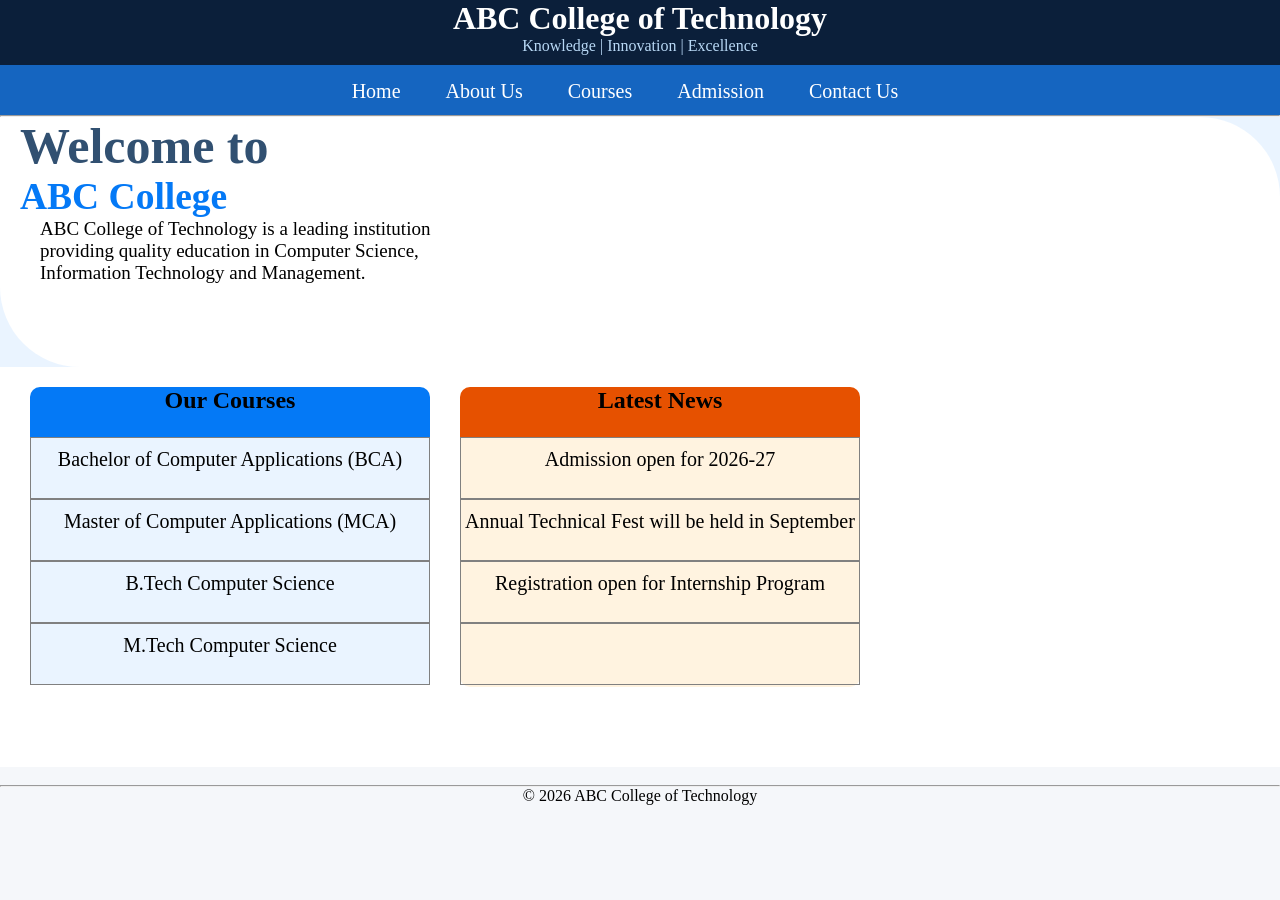
==== index.html @ 6f1ee1b4 "Add files via upload" ====
<!DOCTYPE html>
<html>
<head>
    <title>ABC College</title>
</head>
<style>
    *{
        margin: 0px;
    }
    
    body{
        /* margin: 0 auto; */
        
    background-color: #F5F7FA;

    }
    #hd{
        width: 100%;
        
        background-color: #0B1F3A;

    }
    #hd h1{
        color: white;
    }
    #hd p{
       color:  #B8D8F5;
    }
    #nav {
        margin-top: 10px;

        height: 50px;
    background-color: #1565C0;

        
       font-size: 20px;
        
        /* gap: 20px; */
        
    }
    #nav a{
        margin-top: 10px;
        padding: 5px;

        color:  white;
        display: inline-block;
        text-decoration: none;
        margin-right: 30px;
    /* background-color: #65ccb8; */



    }
    a:hover{
        margin-top: 10px;
        border-radius: 10px;
        padding: 5px;
        border-bottom: 2px solid white;
        border-color: white;
        background-color:#42A5F5;
        opacity: .5;
    }
    #top{
        height: 250px;
        background-color: #eaf4ff;
        display:flex;
    }
    #h1{
        color:  #0479f6;
        font-size: 25px;
        width: 100%;  
        height: 250px;
        border-radius: 0 80px 0 80px;
        /* background-image: url("university.jpeg"); */
        /* opacity: .8; */
        background-color:white;
        padding-left: 20px;

    }
    span{
        color:  #315071;
        font-size: 50px;

    }
    #h1 p{
        font-size: 19px;
        color: black;
        padding-left: 20px;
    }
    #info{
        height:400px;
        background-color: white;
        display: flex;
        /* margin-top: 30px; */
    }
    #h{
        height: 300px;
        width: 400px;
        background-color: white;
        border-radius: 10px;
        /* border: 2px groove skyblue; */
        margin-left: 10PX;
        text-align: center;
        margin-top: 20px;
        margin-left: 30px;
    }
    #h h2{
        height: 50px;
        background-color:#0479f6;
        border-radius: 10px 10px 0 0;
    }
    #data1{
        height: 50px;
        background-color: #eaf4ff;
        padding-top: 10px;
        font-size: 20px;
        border: 1px groove gray;

        /* text-align: left; */

    }
    #hh2{
        height: 300px;
        width: 400px;
        background-color:#FFF3E0;
        border-radius: 10px;
        /* border: 2px groove skyblue; */
        margin-left: 30PX;
        text-align: center;
        margin-top: 20px;

        


    }
    #hh2 h2{
         height: 50px;
        background-color:#e65100;
        border-radius: 10px 10px 0 0;
    }
    #data2{
        height: 50px;
        /* background-color: #eaf4ff; */
        padding-top: 10px;
        font-size: 20px;
        border: 1px groove gray;
    }
    
</style>

<body>

   <div id="hd">
    <center>
        <h1>ABC College of Technology</h1>
        <p>Knowledge | Innovation | Excellence</p>
        </center>

        <center>
        <div id="nav">
            <a href="P1.html">Home</a> 
            <a href="#">About Us</a>
            <a href="#">Courses</a> 
            <a href="p1Part2.html">Admission</a> 
            <a href="#">Contact Us</a>
            </center>
        </div>
        <hr>
    </div>
    <div id="top">
    <div id="h1">
        <h2>
            <span>Welcome to</span><br>
                 ABC College</h2>
                 <p>
                     ABC College of Technology is a leading institution <br>providing
                     quality education in Computer Science,<br> Information Technology
                     and Management.
                 </p>
        </div>
        
    </div>
    <div id="info">
        <div id="h">
            <h2>Our Courses</h2>
            <div id="data1">
                <P>
                     Bachelor of Computer Applications (BCA)
                </P>
            </div><div id="data1">
                <P>
                     Master of Computer Applications (MCA)
                </P>
            </div><div id="data1">
                <P>
                   B.Tech Computer Science
                </P>
            </div><div id="data1">
                <P>
                     M.Tech Computer Science
                </P>
            </div>
        </div>
        
        <div id="hh2">
             <h2>Latest News</h2>
             <div id="data2">
                <P>
                     Admission open for 2026-27
                </P>
            </div><div id="data2">
                <P>
                    Annual Technical Fest will be held in September
                </P>
            </div>
            <div id="data2">
                <P>
                    Registration open for Internship Program
                </P>
            </div><div id="data2">
                
            </div>
            
        </div>
    </div>
    <!-- </div>
    <div id="info">

        <div id="courses">
            
    <div id="h2">

        <h2>Our Courses</h2>
    </div>
    <div id="h2t">
    
        <ul>
            <li>Bachelor of Computer Applications (BCA)</li>
            <li>Master of Computer Applications (MCA)</li>
            <li>B.Tech Computer Science</li>
            <li>M.Tech Computer Science</li>
    
        </ul>
        
        </div>
        </div>
        <div id="info2">    
    <div id="h3">

        <h2>Latest News</h2>
    </div>
    <div id="h3t">

    
        <ol>
            <li>Admission open for 2026-27</li>
            <li>Annual Technical Fest will be held in September</li>
            <li>Registration open for Internship Program</li>
        </ol>
    </div>
    </div>
    </div> -->
    <br>
    <hr>

    <center>
        <p>© 2026 ABC College of Technology</p>
    </center>

</body>
</html>
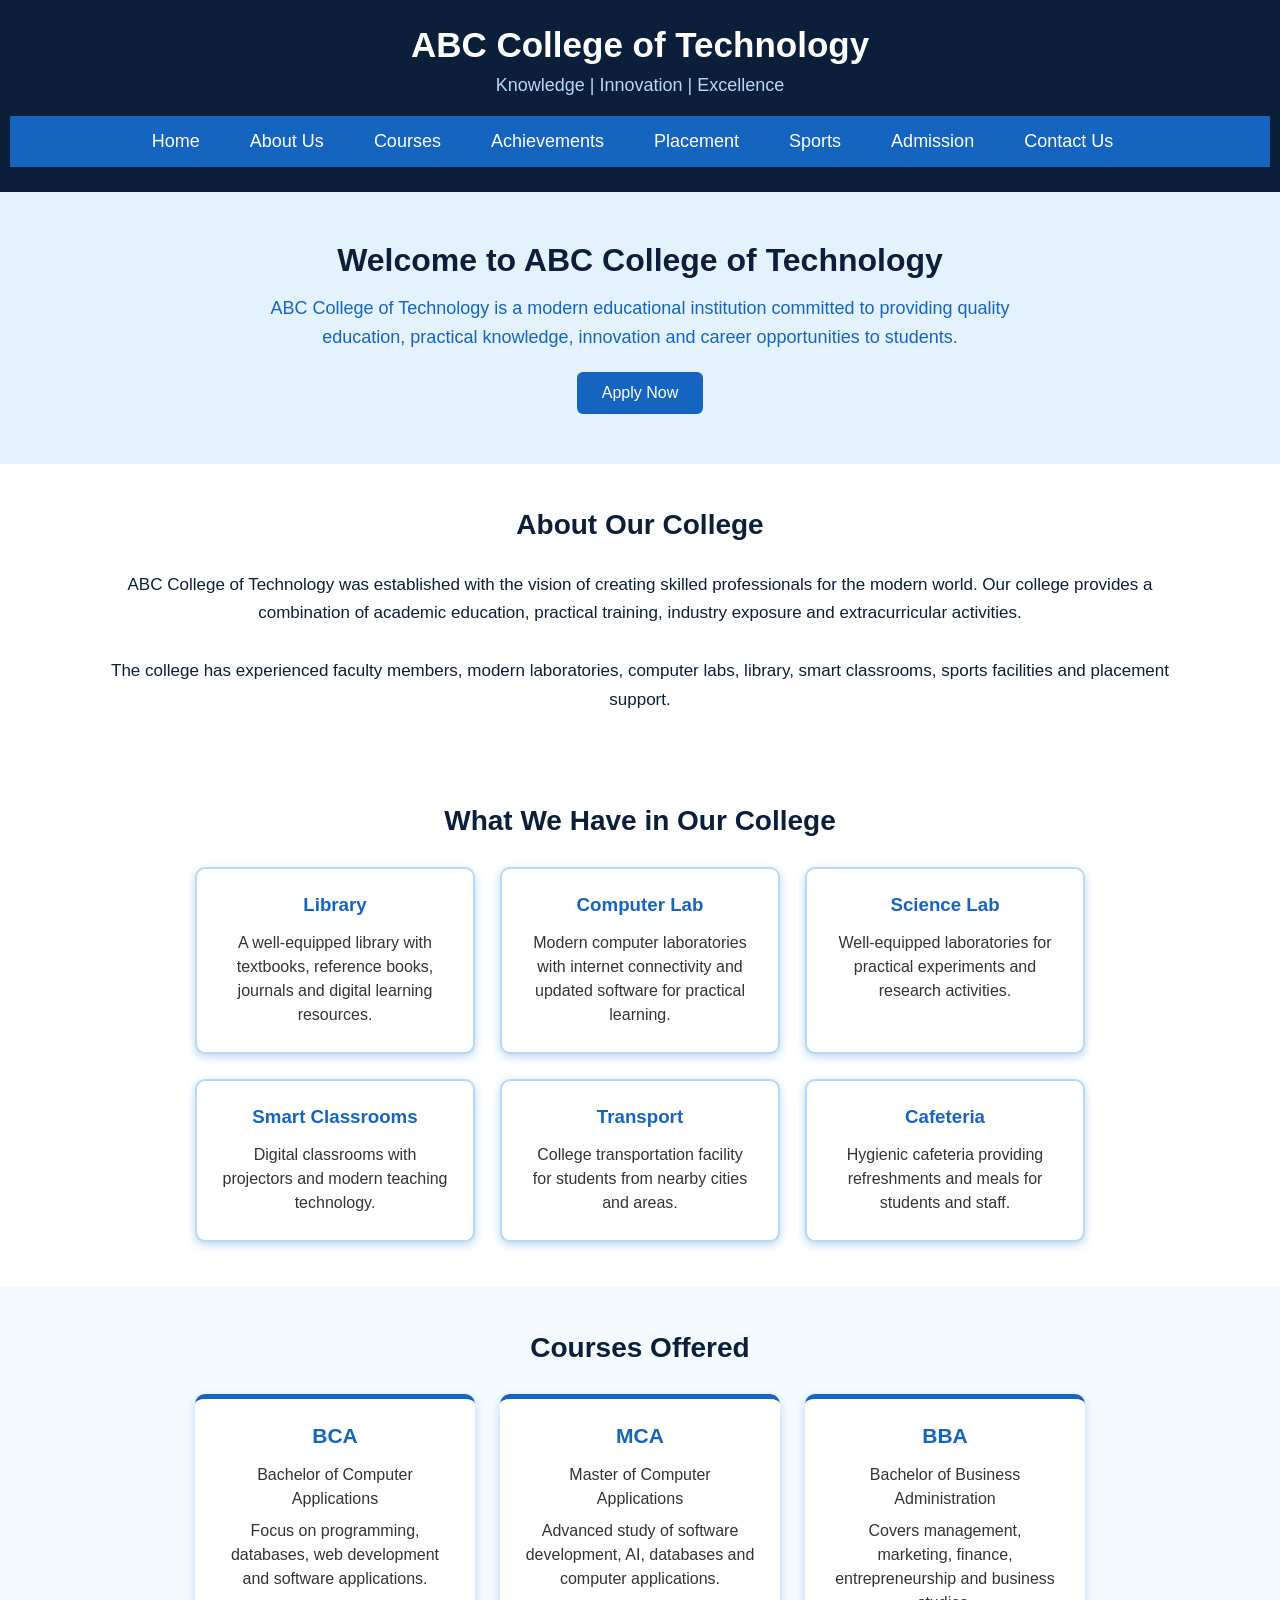
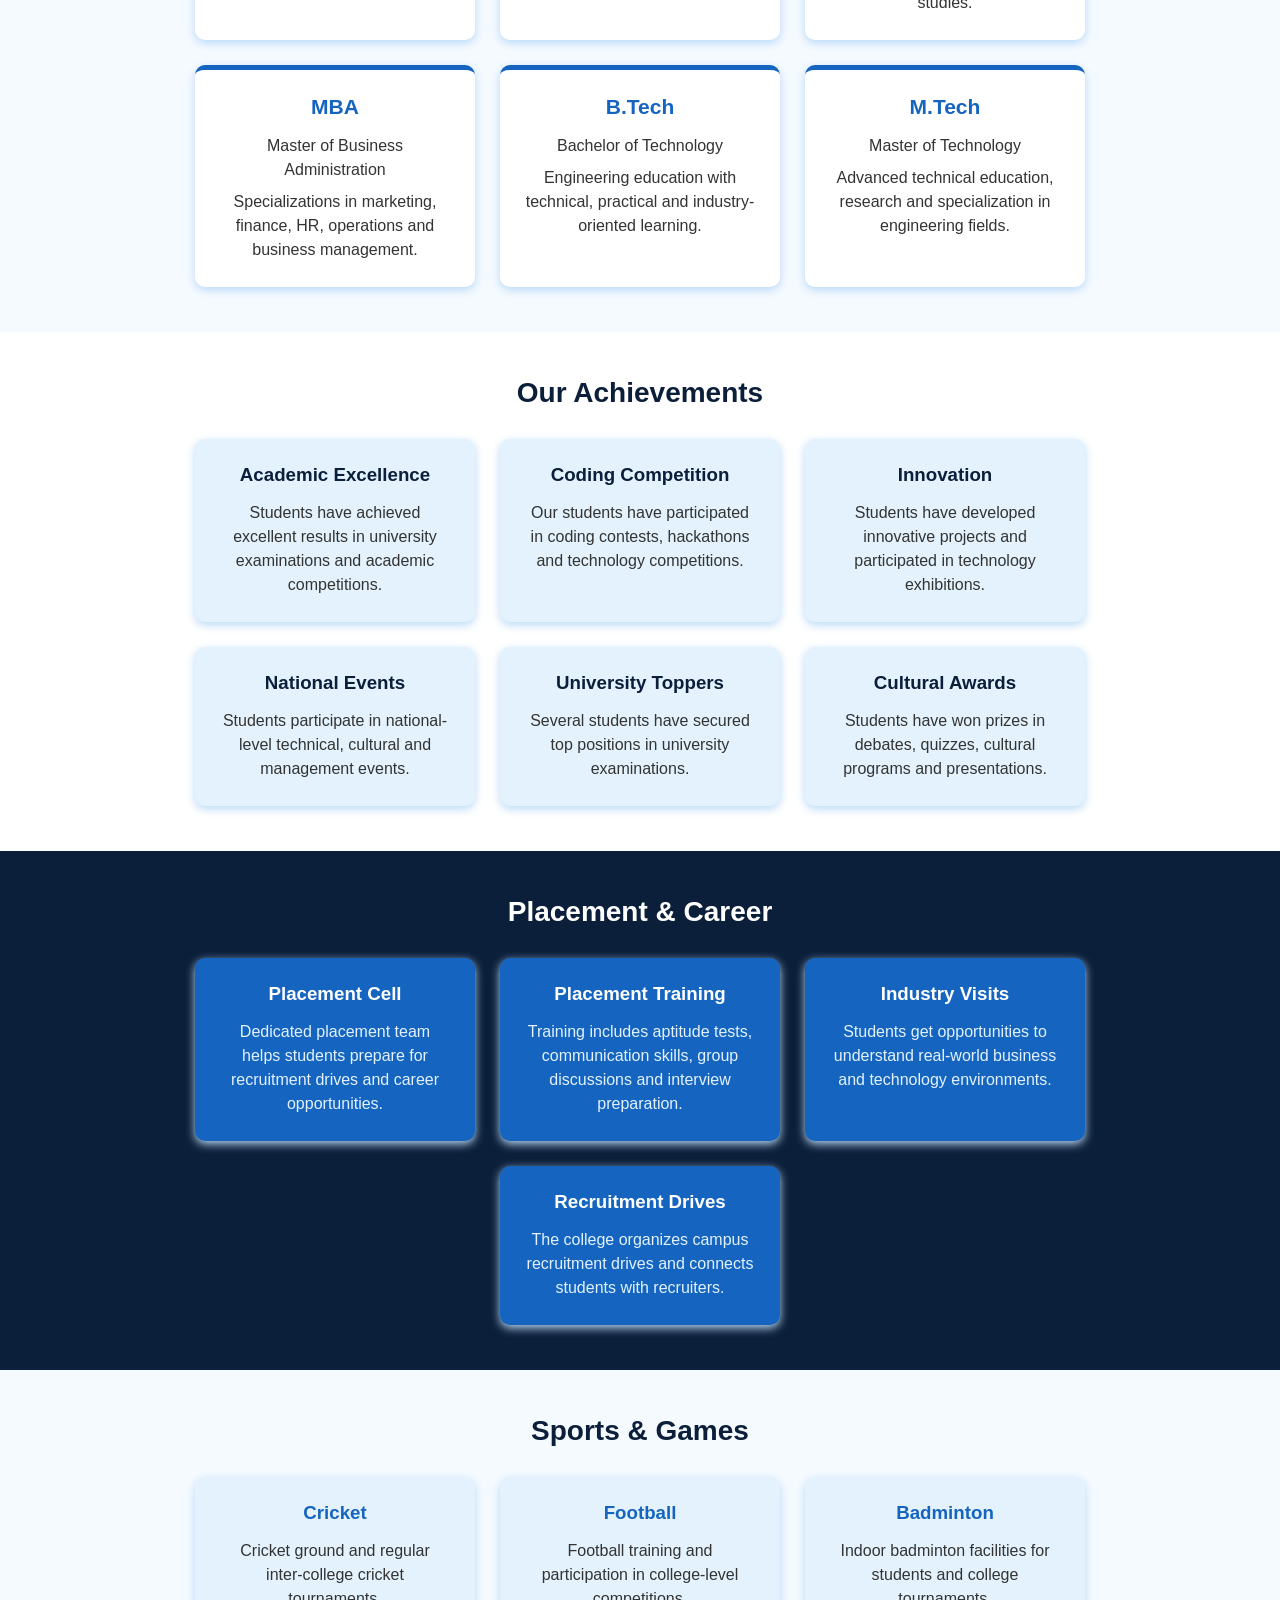
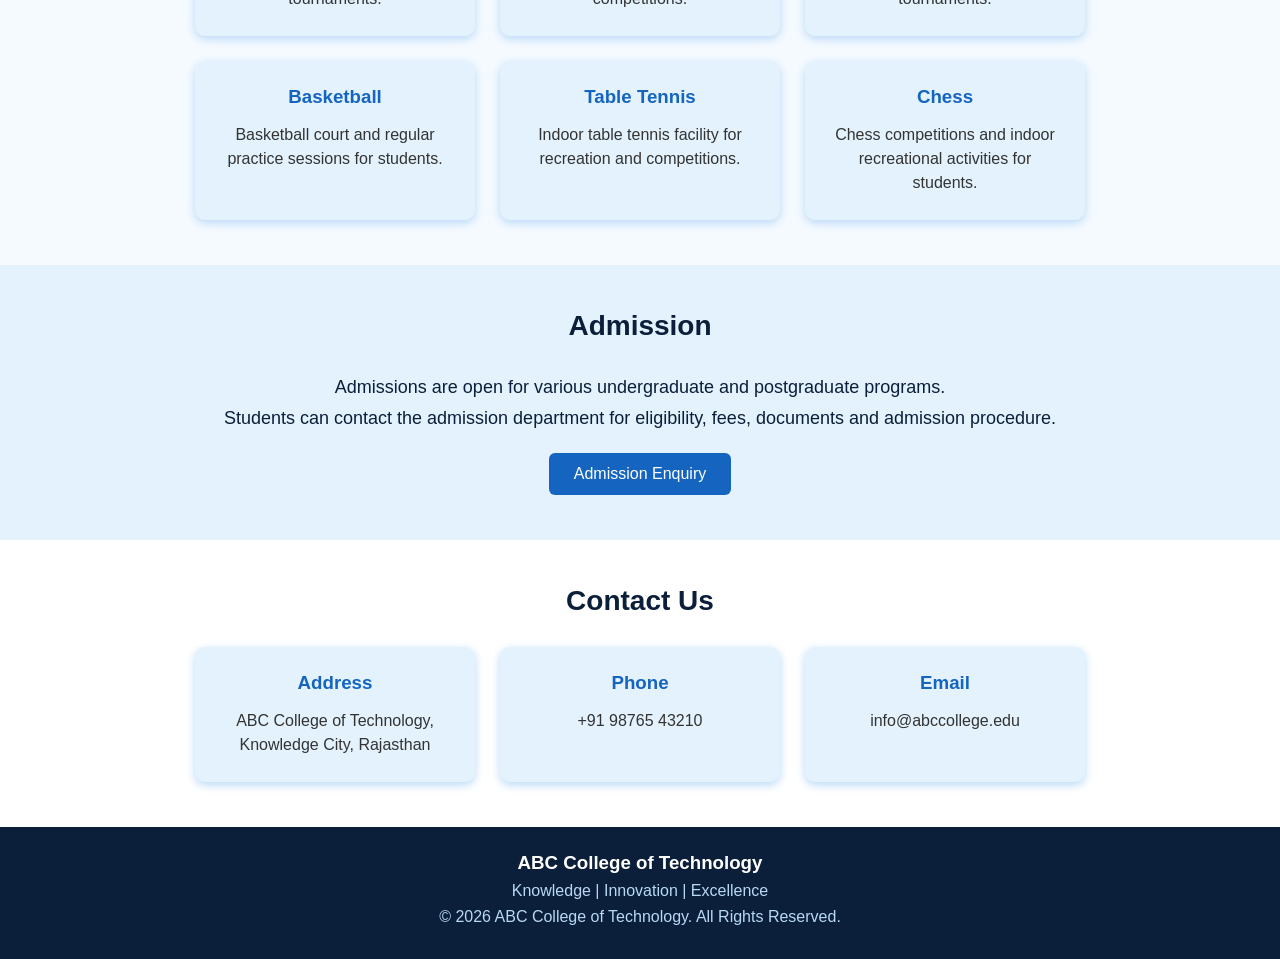
==== commit 1cee9364: "Update index.html" ====
--- a/index.html
+++ b/index.html
@@ -1,271 +1,710 @@
+
 <!DOCTYPE html>
-<html>
+<html lang="en">
+
 <head>
-    <title>ABC College</title>
+    <meta charset="UTF-8">
+    <meta name="viewport" content="width=device-width, initial-scale=1.0">
+
+    <title>ABC College of Technology</title>
+
+    <style>
+        * {
+            margin: 0;
+            padding: 0;
+            box-sizing: border-box;
+        }
+
+        body {
+            background-color: white;
+            font-family: Arial, sans-serif;
+            color: #0B1F3A;
+        }
+
+        /* Header */
+        #hd {
+            width: 100%;
+            background-color: #0B1F3A;
+            text-align: center;
+            padding: 25px 10px;
+        }
+
+        #hd h1 {
+            color: white;
+            font-size: 35px;
+            margin-bottom: 10px;
+        }
+
+        #hd p {
+            color: #B8D8F5;
+            font-size: 18px;
+        }
+
+        /* Navigation */
+        #nav {
+            margin-top: 20px;
+            min-height: 50px;
+            background-color: #1565C0;
+            font-size: 18px;
+            padding: 5px;
+        }
+
+        #nav a {
+            padding: 10px 15px;
+            color: white;
+            display: inline-block;
+            text-decoration: none;
+            margin-right: 15px;
+            border-radius: 5px;
+        }
+
+        #nav a:hover {
+            border-radius: 10px;
+            border-bottom: 2px solid white;
+            background-color: #42A5F5;
+            opacity: 0.9;
+        }
+
+        /* Hero Section */
+        .hero {
+            background-color: #E3F2FD;
+            text-align: center;
+            padding: 50px 20px;
+        }
+
+        .hero h2 {
+            color: #0B1F3A;
+            font-size: 32px;
+            margin-bottom: 15px;
+        }
+
+        .hero p {
+            color: #1565C0;
+            font-size: 18px;
+            max-width: 800px;
+            margin: auto;
+            line-height: 1.6;
+        }
+
+        .btn {
+            display: inline-block;
+            margin-top: 20px;
+            padding: 12px 25px;
+            background-color: #1565C0;
+            color: white;
+            text-decoration: none;
+            border-radius: 6px;
+        }
+
+        .btn:hover {
+            background-color: #42A5F5;
+        }
+
+        /* Common Section */
+        section {
+            padding: 45px 8%;
+        }
+
+        section h2 {
+            text-align: center;
+            color: #0B1F3A;
+            font-size: 28px;
+            margin-bottom: 30px;
+        }
+
+        /* About */
+        .about {
+            text-align: center;
+            line-height: 1.7;
+            font-size: 17px;
+        }
+
+        /* Cards */
+        .card-container {
+            display: flex;
+            justify-content: center;
+            gap: 25px;
+            flex-wrap: wrap;
+        }
+
+        .card {
+            width: 280px;
+            background-color: #E3F2FD;
+            padding: 25px;
+            border-radius: 10px;
+            text-align: center;
+            box-shadow: 0 3px 10px #B8D8F5;
+        }
+
+        .card h3 {
+            color: #1565C0;
+            margin-bottom: 15px;
+        }
+
+        .card p {
+            color: #333;
+            line-height: 1.5;
+        }
+
+        /* Courses */
+        #courses {
+            background-color: #F5FAFF;
+        }
+
+        .course {
+            background-color: white;
+            border-top: 5px solid #1565C0;
+        }
+
+        .course h3 {
+            font-size: 21px;
+        }
+
+        .course p {
+            margin-top: 8px;
+        }
+
+        /* Achievements */
+        .achievement {
+            background-color: #E3F2FD;
+        }
+
+        .achievement h3 {
+            color: #0B1F3A;
+        }
+
+        /* Placement */
+        #placement {
+            background-color: #0B1F3A;
+            color: white;
+        }
+
+        #placement h2 {
+            color: white;
+        }
+
+        .placement-card {
+            background-color: #1565C0;
+            color: white;
+        }
+
+        .placement-card h3 {
+            color: white;
+        }
+
+        .placement-card p {
+            color: #E3F2FD;
+        }
+
+        /* Facilities */
+        .facility {
+            background-color: white;
+            border: 2px solid #B8D8F5;
+        }
+
+        .facility h3 {
+            color: #1565C0;
+        }
+
+        /* Sports */
+        #sports {
+            background-color: #F5FAFF;
+        }
+
+        .sports-card {
+            background-color: #E3F2FD;
+        }
+
+        .sports-card h3 {
+            color: #1565C0;
+        }
+
+        /* Admission */
+        #admission {
+            text-align: center;
+            background-color: #E3F2FD;
+        }
+
+        #admission p {
+            font-size: 18px;
+            line-height: 1.7;
+        }
+
+        /* Footer */
+        footer {
+            background-color: #0B1F3A;
+            color: white;
+            text-align: center;
+            padding: 25px;
+        }
+
+        footer p {
+            margin: 8px;
+            color: #B8D8F5;
+        }
+
+        /* Mobile */
+        @media (max-width: 768px) {
+
+            #hd h1 {
+                font-size: 26px;
+            }
+
+            #nav a {
+                display: block;
+                margin: 5px;
+            }
+
+            .hero h2 {
+                font-size: 25px;
+            }
+
+            .card {
+                width: 100%;
+            }
+        }
+    </style>
 </head>
-<style>
-    *{
-        margin: 0px;
-    }
-    
-    body{
-        /* margin: 0 auto; */
-        
-    background-color: #F5F7FA;
-
-    }
-    #hd{
-        width: 100%;
-        
-        background-color: #0B1F3A;
-
-    }
-    #hd h1{
-        color: white;
-    }
-    #hd p{
-       color:  #B8D8F5;
-    }
-    #nav {
-        margin-top: 10px;
-
-        height: 50px;
-    background-color: #1565C0;
-
-        
-       font-size: 20px;
-        
-        /* gap: 20px; */
-        
-    }
-    #nav a{
-        margin-top: 10px;
-        padding: 5px;
-
-        color:  white;
-        display: inline-block;
-        text-decoration: none;
-        margin-right: 30px;
-    /* background-color: #65ccb8; */
-
-
-
-    }
-    a:hover{
-        margin-top: 10px;
-        border-radius: 10px;
-        padding: 5px;
-        border-bottom: 2px solid white;
-        border-color: white;
-        background-color:#42A5F5;
-        opacity: .5;
-    }
-    #top{
-        height: 250px;
-        background-color: #eaf4ff;
-        display:flex;
-    }
-    #h1{
-        color:  #0479f6;
-        font-size: 25px;
-        width: 100%;  
-        height: 250px;
-        border-radius: 0 80px 0 80px;
-        /* background-image: url("university.jpeg"); */
-        /* opacity: .8; */
-        background-color:white;
-        padding-left: 20px;
-
-    }
-    span{
-        color:  #315071;
-        font-size: 50px;
-
-    }
-    #h1 p{
-        font-size: 19px;
-        color: black;
-        padding-left: 20px;
-    }
-    #info{
-        height:400px;
-        background-color: white;
-        display: flex;
-        /* margin-top: 30px; */
-    }
-    #h{
-        height: 300px;
-        width: 400px;
-        background-color: white;
-        border-radius: 10px;
-        /* border: 2px groove skyblue; */
-        margin-left: 10PX;
-        text-align: center;
-        margin-top: 20px;
-        margin-left: 30px;
-    }
-    #h h2{
-        height: 50px;
-        background-color:#0479f6;
-        border-radius: 10px 10px 0 0;
-    }
-    #data1{
-        height: 50px;
-        background-color: #eaf4ff;
-        padding-top: 10px;
-        font-size: 20px;
-        border: 1px groove gray;
-
-        /* text-align: left; */
-
-    }
-    #hh2{
-        height: 300px;
-        width: 400px;
-        background-color:#FFF3E0;
-        border-radius: 10px;
-        /* border: 2px groove skyblue; */
-        margin-left: 30PX;
-        text-align: center;
-        margin-top: 20px;
-
-        
-
-
-    }
-    #hh2 h2{
-         height: 50px;
-        background-color:#e65100;
-        border-radius: 10px 10px 0 0;
-    }
-    #data2{
-        height: 50px;
-        /* background-color: #eaf4ff; */
-        padding-top: 10px;
-        font-size: 20px;
-        border: 1px groove gray;
-    }
-    
-</style>
 
 <body>
 
-   <div id="hd">
-    <center>
+    <!-- Header -->
+    <header id="hd">
+
         <h1>ABC College of Technology</h1>
+
         <p>Knowledge | Innovation | Excellence</p>
-        </center>
-
-        <center>
-        <div id="nav">
-            <a href="P1.html">Home</a> 
-            <a href="#">About Us</a>
-            <a href="#">Courses</a> 
-            <a href="p1Part2.html">Admission</a> 
-            <a href="#">Contact Us</a>
-            </center>
+
+        <!-- Navigation -->
+        <nav id="nav">
+            <a href="#home">Home</a>
+            <a href="#about">About Us</a>
+            <a href="#courses">Courses</a>
+            <a href="#achievements">Achievements</a>
+            <a href="#placement">Placement</a>
+            <a href="#sports">Sports</a>
+            <a href="#admission">Admission</a>
+            <a href="#contact">Contact Us</a>
+        </nav>
+
+    </header>
+
+
+    <!-- Hero Section -->
+    <div class="hero" id="home">
+
+        <h2>Welcome to ABC College of Technology</h2>
+
+        <p>
+            ABC College of Technology is a modern educational institution
+            committed to providing quality education, practical knowledge,
+            innovation and career opportunities to students.
+        </p>
+
+        <a href="#admission" class="btn">Apply Now</a>
+
+    </div>
+
+
+    <!-- About College -->
+    <section id="about">
+
+        <h2>About Our College</h2>
+
+        <div class="about">
+
+            <p>
+                ABC College of Technology was established with the vision of
+                creating skilled professionals for the modern world.
+                Our college provides a combination of academic education,
+                practical training, industry exposure and extracurricular
+                activities.
+            </p>
+
+            <br>
+
+            <p>
+                The college has experienced faculty members, modern
+                laboratories, computer labs, library, smart classrooms,
+                sports facilities and placement support.
+            </p>
+
         </div>
-        <hr>
-    </div>
-    <div id="top">
-    <div id="h1">
-        <h2>
-            <span>Welcome to</span><br>
-                 ABC College</h2>
-                 <p>
-                     ABC College of Technology is a leading institution <br>providing
-                     quality education in Computer Science,<br> Information Technology
-                     and Management.
-                 </p>
+
+    </section>
+
+
+    <!-- College Facilities -->
+    <section>
+
+        <h2>What We Have in Our College</h2>
+
+        <div class="card-container">
+
+            <div class="card facility">
+                <h3> Library</h3>
+                <p>
+                    A well-equipped library with textbooks, reference books,
+                    journals and digital learning resources.
+                </p>
+            </div>
+
+            <div class="card facility">
+                <h3> Computer Lab</h3>
+                <p>
+                    Modern computer laboratories with internet connectivity
+                    and updated software for practical learning.
+                </p>
+            </div>
+
+            <div class="card facility">
+                <h3> Science Lab</h3>
+                <p>
+                    Well-equipped laboratories for practical experiments
+                    and research activities.
+                </p>
+            </div>
+
+            <div class="card facility">
+                <h3> Smart Classrooms</h3>
+                <p>
+                    Digital classrooms with projectors and modern teaching
+                    technology.
+                </p>
+            </div>
+
+            <div class="card facility">
+                <h3> Transport</h3>
+                <p>
+                    College transportation facility for students from
+                    nearby cities and areas.
+                </p>
+            </div>
+
+            <div class="card facility">
+                <h3> Cafeteria</h3>
+                <p>
+                    Hygienic cafeteria providing refreshments and meals
+                    for students and staff.
+                </p>
+            </div>
+
         </div>
-        
-    </div>
-    <div id="info">
-        <div id="h">
-            <h2>Our Courses</h2>
-            <div id="data1">
-                <P>
-                     Bachelor of Computer Applications (BCA)
-                </P>
-            </div><div id="data1">
-                <P>
-                     Master of Computer Applications (MCA)
-                </P>
-            </div><div id="data1">
-                <P>
-                   B.Tech Computer Science
-                </P>
-            </div><div id="data1">
-                <P>
-                     M.Tech Computer Science
-                </P>
-            </div>
+
+    </section>
+
+
+    <!-- Courses -->
+    <section id="courses">
+
+        <h2>Courses Offered</h2>
+
+        <div class="card-container">
+
+            <div class="card course">
+                <h3>BCA</h3>
+                <p>
+                    Bachelor of Computer Applications
+                </p>
+                <p>
+                    Focus on programming, databases, web development
+                    and software applications.
+                </p>
+            </div>
+
+            <div class="card course">
+                <h3>MCA</h3>
+                <p>
+                    Master of Computer Applications
+                </p>
+                <p>
+                    Advanced study of software development, AI,
+                    databases and computer applications.
+                </p>
+            </div>
+
+            <div class="card course">
+                <h3>BBA</h3>
+                <p>
+                    Bachelor of Business Administration
+                </p>
+                <p>
+                    Covers management, marketing, finance,
+                    entrepreneurship and business studies.
+                </p>
+            </div>
+
+            <div class="card course">
+                <h3>MBA</h3>
+                <p>
+                    Master of Business Administration
+                </p>
+                <p>
+                    Specializations in marketing, finance, HR,
+                    operations and business management.
+                </p>
+            </div>
+
+            <div class="card course">
+                <h3>B.Tech</h3>
+                <p>
+                    Bachelor of Technology
+                </p>
+                <p>
+                    Engineering education with technical,
+                    practical and industry-oriented learning.
+                </p>
+            </div>
+
+            <div class="card course">
+                <h3>M.Tech</h3>
+                <p>
+                    Master of Technology
+                </p>
+                <p>
+                    Advanced technical education, research and
+                    specialization in engineering fields.
+                </p>
+            </div>
+
         </div>
-        
-        <div id="hh2">
-             <h2>Latest News</h2>
-             <div id="data2">
-                <P>
-                     Admission open for 2026-27
-                </P>
-            </div><div id="data2">
-                <P>
-                    Annual Technical Fest will be held in September
-                </P>
-            </div>
-            <div id="data2">
-                <P>
-                    Registration open for Internship Program
-                </P>
-            </div><div id="data2">
-                
-            </div>
-            
+
+    </section>
+
+
+    <!-- Achievements -->
+    <section id="achievements">
+
+        <h2>Our Achievements</h2>
+
+        <div class="card-container">
+
+            <div class="card achievement">
+                <h3> Academic Excellence</h3>
+                <p>
+                    Students have achieved excellent results in university
+                    examinations and academic competitions.
+                </p>
+            </div>
+
+            <div class="card achievement">
+                <h3> Coding Competition</h3>
+                <p>
+                    Our students have participated in coding contests,
+                    hackathons and technology competitions.
+                </p>
+            </div>
+
+            <div class="card achievement">
+                <h3> Innovation</h3>
+                <p>
+                    Students have developed innovative projects and
+                    participated in technology exhibitions.
+                </p>
+            </div>
+
+            <div class="card achievement">
+                <h3> National Events</h3>
+                <p>
+                    Students participate in national-level technical,
+                    cultural and management events.
+                </p>
+            </div>
+
+            <div class="card achievement">
+                <h3> University Toppers</h3>
+                <p>
+                    Several students have secured top positions in
+                    university examinations.
+                </p>
+            </div>
+
+            <div class="card achievement">
+                <h3> Cultural Awards</h3>
+                <p>
+                    Students have won prizes in debates, quizzes,
+                    cultural programs and presentations.
+                </p>
+            </div>
+
         </div>
-    </div>
-    <!-- </div>
-    <div id="info">
-
-        <div id="courses">
-            
-    <div id="h2">
-
-        <h2>Our Courses</h2>
-    </div>
-    <div id="h2t">
-    
-        <ul>
-            <li>Bachelor of Computer Applications (BCA)</li>
-            <li>Master of Computer Applications (MCA)</li>
-            <li>B.Tech Computer Science</li>
-            <li>M.Tech Computer Science</li>
-    
-        </ul>
-        
+
+    </section>
+
+
+    <!-- Placement -->
+    <section id="placement">
+
+        <h2>Placement & Career</h2>
+
+        <div class="card-container">
+
+            <div class="card placement-card">
+                <h3> Placement Cell</h3>
+                <p>
+                    Dedicated placement team helps students prepare
+                    for recruitment drives and career opportunities.
+                </p>
+            </div>
+
+            <div class="card placement-card">
+                <h3> Placement Training</h3>
+                <p>
+                    Training includes aptitude tests, communication skills,
+                    group discussions and interview preparation.
+                </p>
+            </div>
+
+            <div class="card placement-card">
+                <h3> Industry Visits</h3>
+                <p>
+                    Students get opportunities to understand real-world
+                    business and technology environments.
+                </p>
+            </div>
+
+            <div class="card placement-card">
+                <h3> Recruitment Drives</h3>
+                <p>
+                    The college organizes campus recruitment drives
+                    and connects students with recruiters.
+                </p>
+            </div>
+
         </div>
+
+    </section>
+
+
+    <!-- Sports -->
+    <section id="sports">
+
+        <h2>Sports & Games</h2>
+
+        <div class="card-container">
+
+            <div class="card sports-card">
+                <h3> Cricket</h3>
+                <p>
+                    Cricket ground and regular inter-college
+                    cricket tournaments.
+                </p>
+            </div>
+
+            <div class="card sports-card">
+                <h3> Football</h3>
+                <p>
+                    Football training and participation in
+                    college-level competitions.
+                </p>
+            </div>
+
+            <div class="card sports-card">
+                <h3> Badminton</h3>
+                <p>
+                    Indoor badminton facilities for students
+                    and college tournaments.
+                </p>
+            </div>
+
+            <div class="card sports-card">
+                <h3> Basketball</h3>
+                <p>
+                    Basketball court and regular practice sessions
+                    for students.
+                </p>
+            </div>
+
+            <div class="card sports-card">
+                <h3> Table Tennis</h3>
+                <p>
+                    Indoor table tennis facility for recreation
+                    and competitions.
+                </p>
+            </div>
+
+            <div class="card sports-card">
+                <h3> Chess</h3>
+                <p>
+                    Chess competitions and indoor recreational
+                    activities for students.
+                </p>
+            </div>
+
         </div>
-        <div id="info2">    
-    <div id="h3">
-
-        <h2>Latest News</h2>
-    </div>
-    <div id="h3t">
-
-    
-        <ol>
-            <li>Admission open for 2026-27</li>
-            <li>Annual Technical Fest will be held in September</li>
-            <li>Registration open for Internship Program</li>
-        </ol>
-    </div>
-    </div>
-    </div> -->
-    <br>
-    <hr>
-
-    <center>
-        <p>© 2026 ABC College of Technology</p>
-    </center>
+
+    </section>
+
+
+    <!-- Admission -->
+    <section id="admission">
+
+        <h2>Admission</h2>
+
+        <p>
+            Admissions are open for various undergraduate and
+            postgraduate programs.
+        </p>
+
+        <p>
+            Students can contact the admission department for
+            eligibility, fees, documents and admission procedure.
+        </p>
+
+        <a href="add.html" class="btn">Admission Enquiry</a>
+
+    </section>
+
+
+    <!-- Contact -->
+    <section id="contact">
+
+        <h2>Contact Us</h2>
+
+        <div class="card-container">
+
+            <div class="card">
+                <h3> Address</h3>
+                <p>
+                    ABC College of Technology,<br>
+                    Knowledge City, Rajasthan
+                </p>
+            </div>
+
+            <div class="card">
+                <h3> Phone</h3>
+                <p>
+                    +91 98765 43210
+                </p>
+            </div>
+
+            <div class="card">
+                <h3> Email</h3>
+                <p>
+                    info@abccollege.edu
+                </p>
+            </div>
+
+        </div>
+
+    </section>
+
+
+    <!-- Footer -->
+    <footer>
+
+        <h3>ABC College of Technology</h3>
+
+        <p>
+            Knowledge | Innovation | Excellence
+        </p>
+
+        <p>
+            © 2026 ABC College of Technology. All Rights Reserved.
+        </p>
+
+    </footer>
 
 </body>
-</html>+
+</html>
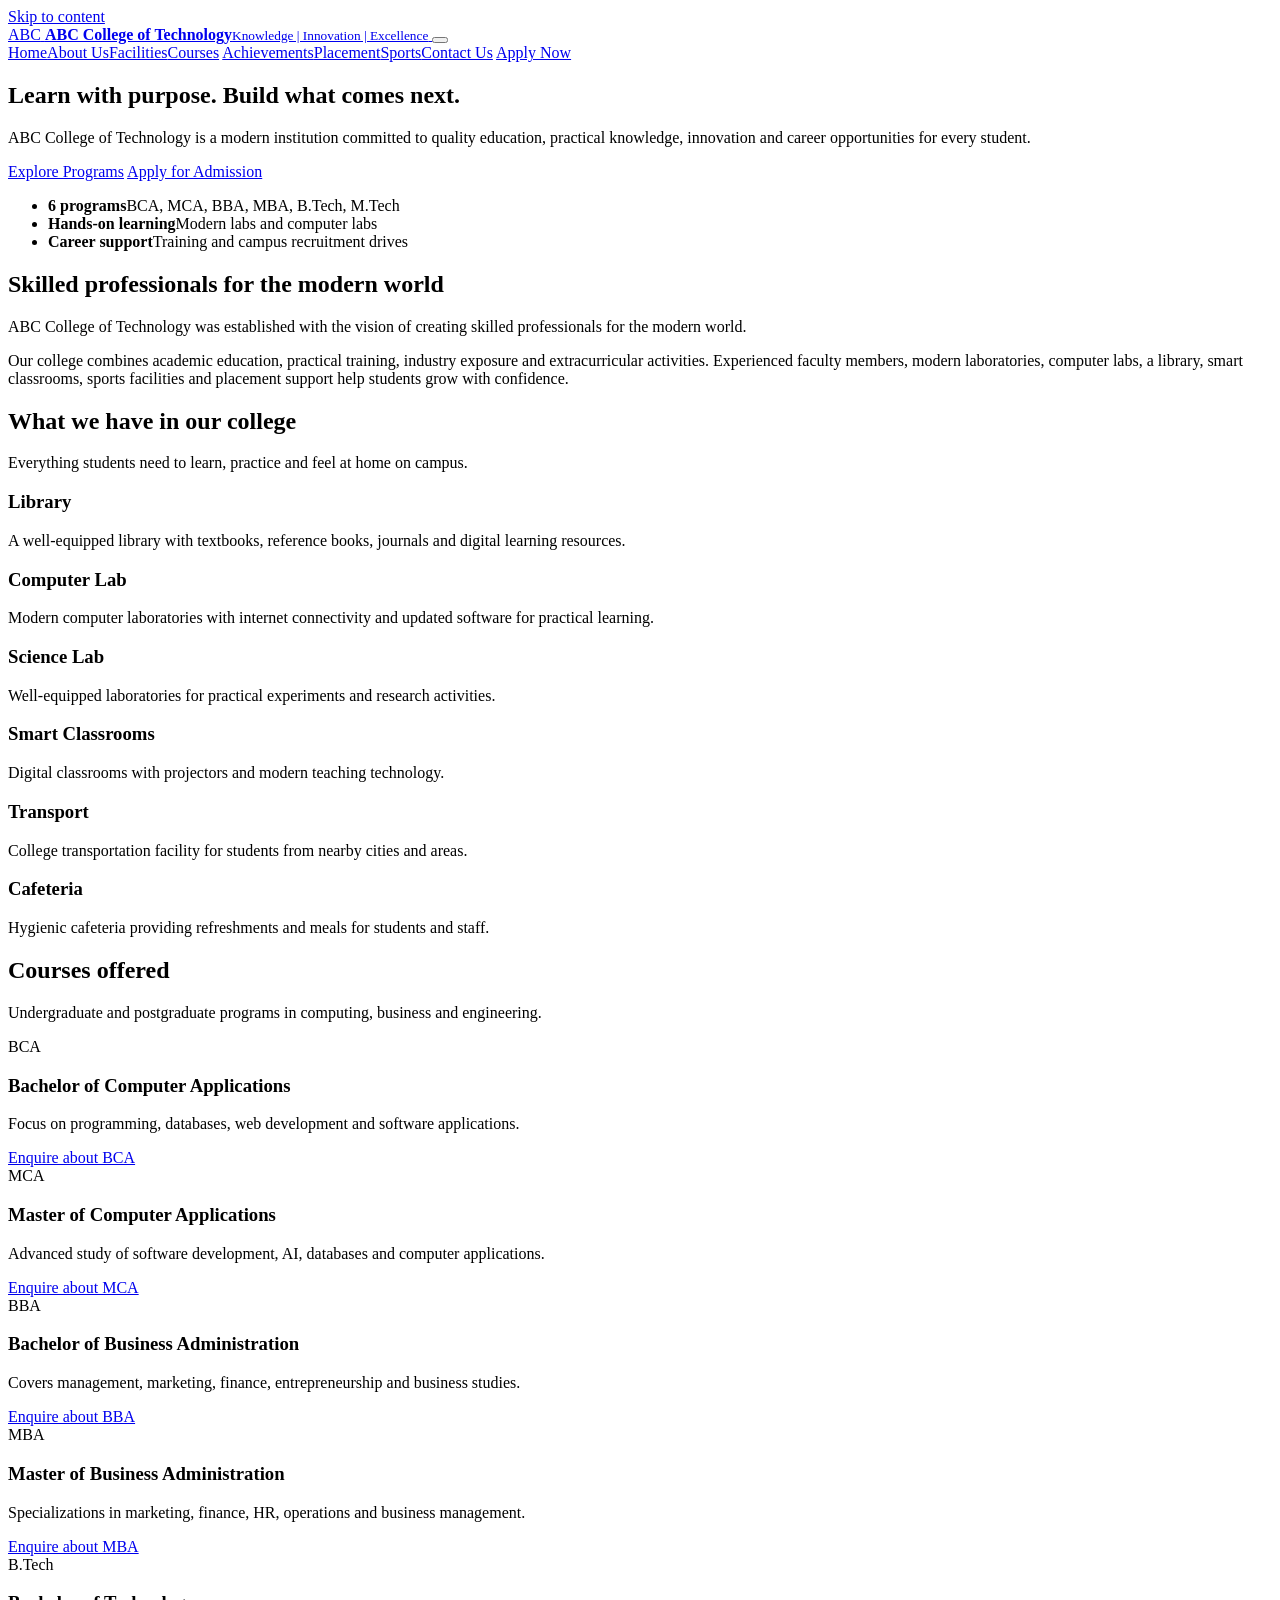
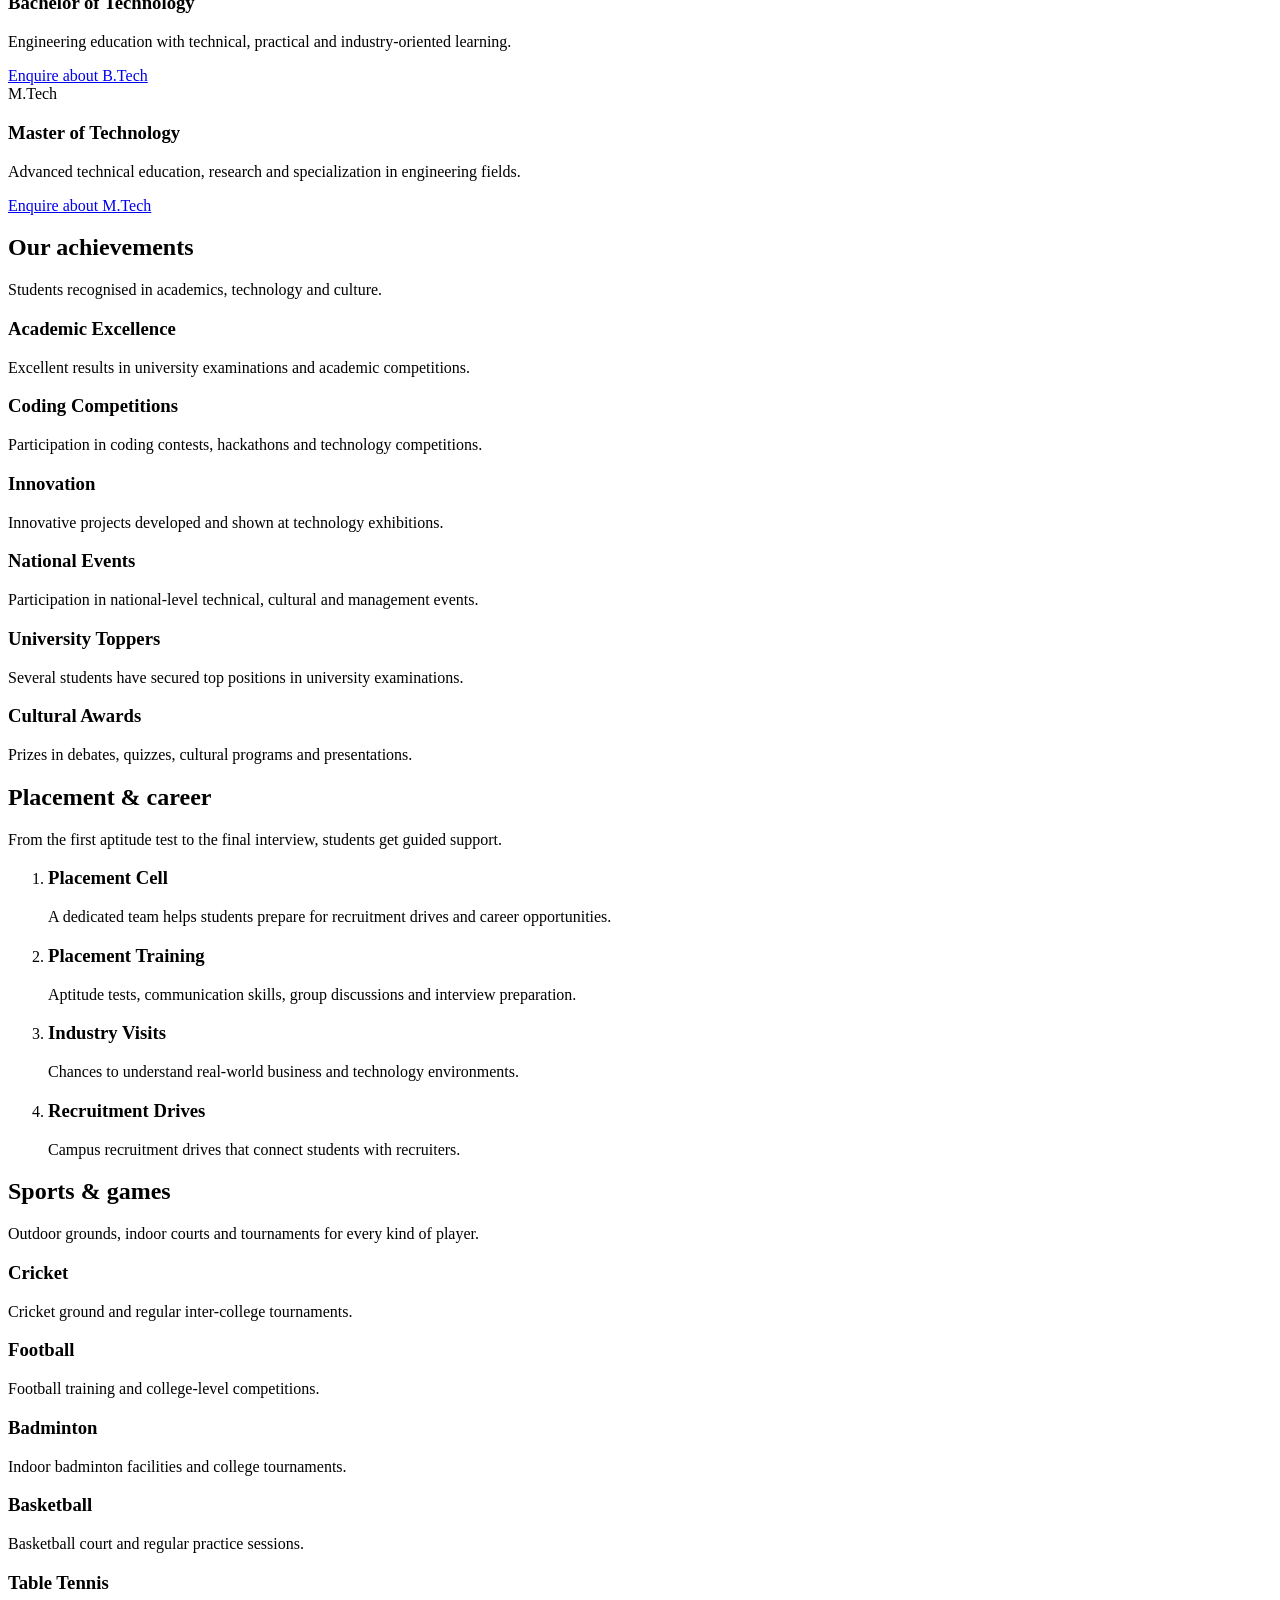
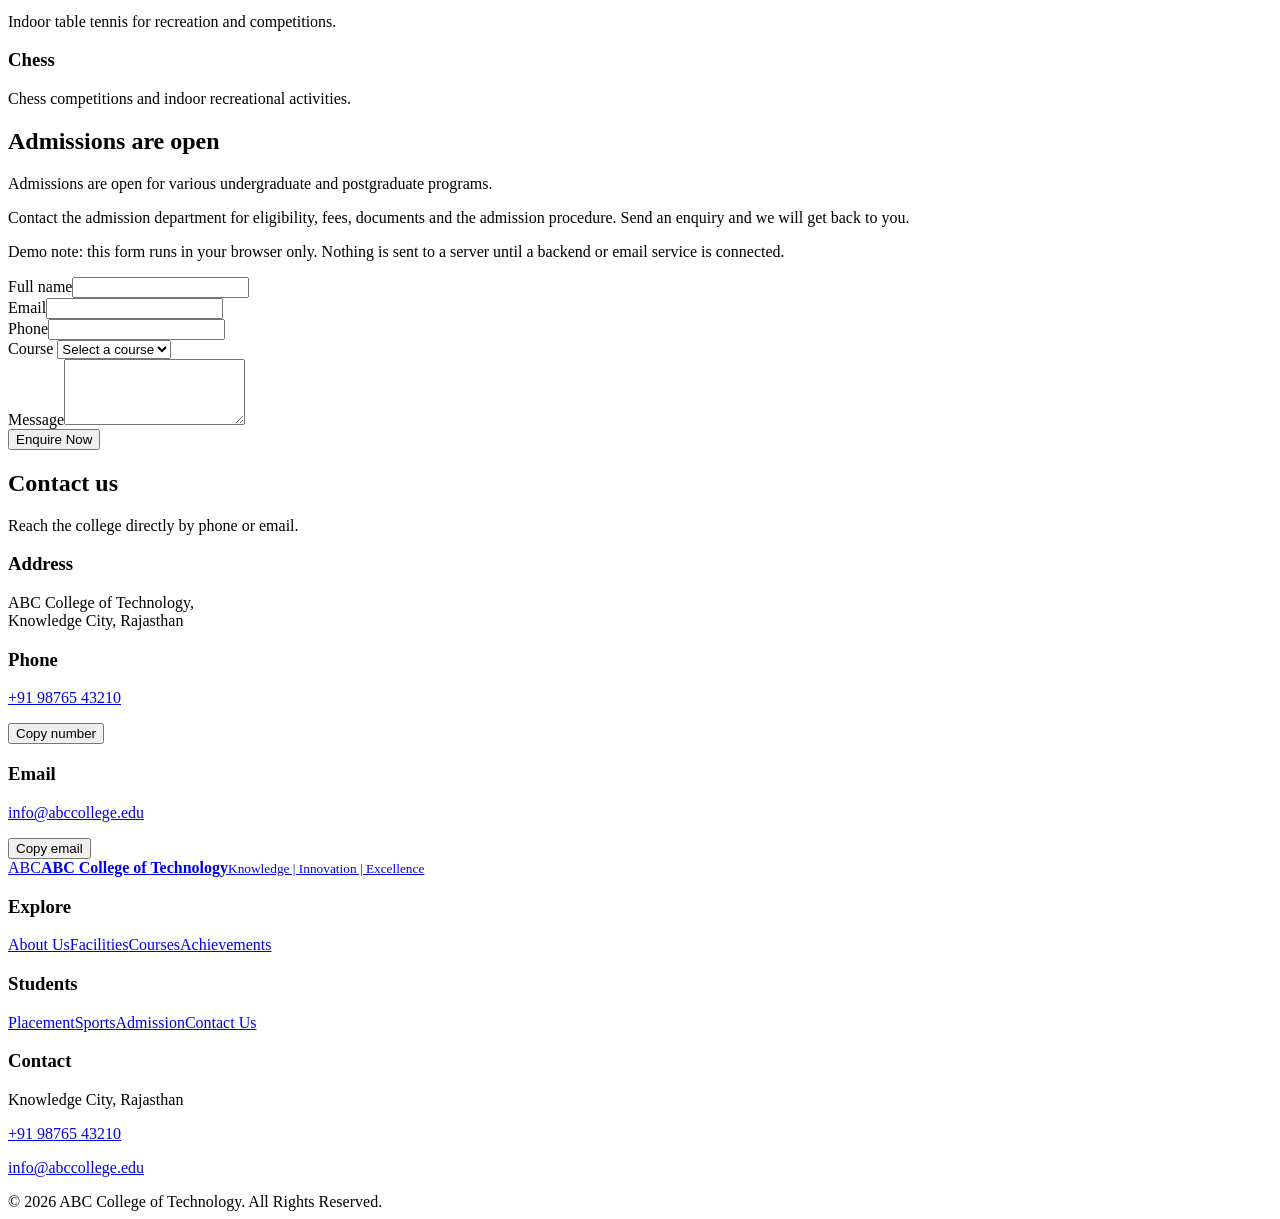
==== commit e7a33545: "hello" ====
--- a/index.html
+++ b/index.html
@@ -1,710 +1,177 @@
-
 <!DOCTYPE html>
 <html lang="en">
+<head>
+<meta charset="UTF-8">
+<meta name="viewport" content="width=device-width, initial-scale=1.0">
+<title>ABC College of Technology | Knowledge, Innovation, Excellence</title>
+<meta name="description" content="ABC College of Technology offers BCA, MCA, BBA, MBA, B.Tech and M.Tech programs with modern labs, placement support and sports facilities.">
+<meta name="theme-color" content="#101D3A">
+<link rel="preconnect" href="https://fonts.googleapis.com">
+<link rel="preconnect" href="https://fonts.gstatic.com" crossorigin>
+<link href="https://fonts.googleapis.com/css2?family=Manrope:wght@400;500;600;700;800&display=swap" rel="stylesheet">
+<link rel="stylesheet" href="style.css">
+</head>
+<body>
+<a class="skip" href="#main">Skip to content</a>
 
-<head>
-    <meta charset="UTF-8">
-    <meta name="viewport" content="width=device-width, initial-scale=1.0">
+<header class="site-header" id="top">
+  <div class="wrap bar">
+    <a href="#home" class="brand" aria-label="ABC College of Technology, home">
+      <span class="logo" aria-hidden="true">ABC</span>
+      <span class="brand-text"><strong>ABC College of Technology</strong><small>Knowledge | Innovation | Excellence</small></span>
+    </a>
+    <button class="burger" id="burger" aria-expanded="false" aria-controls="menu" aria-label="Open menu"><span></span><span></span><span></span></button>
+    <nav id="menu" class="menu" aria-label="Main">
+      <a href="#home">Home</a><a href="#about">About Us</a><a href="#facilities">Facilities</a><a href="#courses">Courses</a>
+      <a href="#achievements">Achievements</a><a href="#placement">Placement</a><a href="#sports">Sports</a><a href="#contact">Contact Us</a>
+      <a href="#admission" class="btn btn-sm">Apply Now</a>
+    </nav>
+  </div>
+</header>
 
-    <title>ABC College of Technology</title>
+<main id="main">
+<section class="hero" id="home">
+  <img class="hero-img" src="https://images.unsplash.com/photo-1562774053-701939374585?auto=format&fit=crop&w=1800&q=70" alt="College campus building" fetchpriority="high" onerror="this.remove()">
+  <div class="wrap hero-in">
+    <h1>Learn with purpose. Build what comes next.</h1>
+    <p>ABC College of Technology is a modern institution committed to quality education, practical knowledge, innovation and career opportunities for every student.</p>
+    <div class="actions">
+      <a href="#courses" class="btn btn-light">Explore Programs</a>
+      <a href="#admission" class="btn btn-ghost">Apply for Admission</a>
+    </div>
+  </div>
+  <div class="wrap">
+    <ul class="highlights">
+      <li><i data-icon="cap"></i><span><strong>6 programs</strong>BCA, MCA, BBA, MBA, B.Tech, M.Tech</span></li>
+      <li><i data-icon="flask"></i><span><strong>Hands-on learning</strong>Modern labs and computer labs</span></li>
+      <li><i data-icon="brief"></i><span><strong>Career support</strong>Training and campus recruitment drives</span></li>
+    </ul>
+  </div>
+</section>
 
-    <style>
-        * {
-            margin: 0;
-            padding: 0;
-            box-sizing: border-box;
-        }
+<section class="sec" id="about">
+  <div class="wrap about">
+    <div class="about-text reveal">
+      <h2>Skilled professionals for the modern world</h2>
+      <p class="lead">ABC College of Technology was established with the vision of creating skilled professionals for the modern world.</p>
+      <p>Our college combines academic education, practical training, industry exposure and extracurricular activities. Experienced faculty members, modern laboratories, computer labs, a library, smart classrooms, sports facilities and placement support help students grow with confidence.</p>
+    </div>
+    <figure class="about-img reveal">
+      <img src="https://images.unsplash.com/photo-1523050854058-8df90110c9f1?auto=format&fit=crop&w=900&q=70" alt="Students celebrating at a college event" loading="lazy" onerror="this.remove()">
+    </figure>
+  </div>
+</section>
 
-        body {
-            background-color: white;
-            font-family: Arial, sans-serif;
-            color: #0B1F3A;
-        }
+<section class="sec tint" id="facilities">
+  <div class="wrap">
+    <div class="head reveal"><h2>What we have in our college</h2><p>Everything students need to learn, practice and feel at home on campus.</p></div>
+    <div class="grid g3" id="facility-grid">
+      <article class="card reveal"><i class="ico" data-icon="book"></i><h3>Library</h3><p>A well-equipped library with textbooks, reference books, journals and digital learning resources.</p></article>
+      <article class="card reveal"><i class="ico" data-icon="monitor"></i><h3>Computer Lab</h3><p>Modern computer laboratories with internet connectivity and updated software for practical learning.</p></article>
+      <article class="card reveal"><i class="ico" data-icon="flask"></i><h3>Science Lab</h3><p>Well-equipped laboratories for practical experiments and research activities.</p></article>
+      <article class="card reveal"><i class="ico" data-icon="proj"></i><h3>Smart Classrooms</h3><p>Digital classrooms with projectors and modern teaching technology.</p></article>
+      <article class="card reveal"><i class="ico" data-icon="bus"></i><h3>Transport</h3><p>College transportation facility for students from nearby cities and areas.</p></article>
+      <article class="card reveal"><i class="ico" data-icon="cup"></i><h3>Cafeteria</h3><p>Hygienic cafeteria providing refreshments and meals for students and staff.</p></article>
+    </div>
+  </div>
+</section>
 
-        /* Header */
-        #hd {
-            width: 100%;
-            background-color: #0B1F3A;
-            text-align: center;
-            padding: 25px 10px;
-        }
+<section class="sec" id="courses">
+  <div class="wrap">
+    <div class="head reveal"><h2>Courses offered</h2><p>Undergraduate and postgraduate programs in computing, business and engineering.</p></div>
+    <div class="grid g3">
+      <article class="course reveal" data-c="tech"><span class="tag">BCA</span><h3>Bachelor of Computer Applications</h3><p>Focus on programming, databases, web development and software applications.</p><a href="#admission" data-course="BCA">Enquire about BCA</a></article>
+      <article class="course reveal" data-c="tech"><span class="tag">MCA</span><h3>Master of Computer Applications</h3><p>Advanced study of software development, AI, databases and computer applications.</p><a href="#admission" data-course="MCA">Enquire about MCA</a></article>
+      <article class="course reveal" data-c="biz"><span class="tag">BBA</span><h3>Bachelor of Business Administration</h3><p>Covers management, marketing, finance, entrepreneurship and business studies.</p><a href="#admission" data-course="BBA">Enquire about BBA</a></article>
+      <article class="course reveal" data-c="biz"><span class="tag">MBA</span><h3>Master of Business Administration</h3><p>Specializations in marketing, finance, HR, operations and business management.</p><a href="#admission" data-course="MBA">Enquire about MBA</a></article>
+      <article class="course reveal" data-c="eng"><span class="tag">B.Tech</span><h3>Bachelor of Technology</h3><p>Engineering education with technical, practical and industry-oriented learning.</p><a href="#admission" data-course="B.Tech">Enquire about B.Tech</a></article>
+      <article class="course reveal" data-c="eng"><span class="tag">M.Tech</span><h3>Master of Technology</h3><p>Advanced technical education, research and specialization in engineering fields.</p><a href="#admission" data-course="M.Tech">Enquire about M.Tech</a></article>
+    </div>
+  </div>
+</section>
 
-        #hd h1 {
-            color: white;
-            font-size: 35px;
-            margin-bottom: 10px;
-        }
+<section class="sec tint" id="achievements">
+  <div class="wrap">
+    <div class="head reveal"><h2>Our achievements</h2><p>Students recognised in academics, technology and culture.</p></div>
+    <div class="grid g3 ach">
+      <article class="reveal"><i class="ico" data-icon="award"></i><h3>Academic Excellence</h3><p>Excellent results in university examinations and academic competitions.</p></article>
+      <article class="reveal"><i class="ico" data-icon="code"></i><h3>Coding Competitions</h3><p>Participation in coding contests, hackathons and technology competitions.</p></article>
+      <article class="reveal"><i class="ico" data-icon="bulb"></i><h3>Innovation</h3><p>Innovative projects developed and shown at technology exhibitions.</p></article>
+      <article class="reveal"><i class="ico" data-icon="flag"></i><h3>National Events</h3><p>Participation in national-level technical, cultural and management events.</p></article>
+      <article class="reveal"><i class="ico" data-icon="trophy"></i><h3>University Toppers</h3><p>Several students have secured top positions in university examinations.</p></article>
+      <article class="reveal"><i class="ico" data-icon="mic"></i><h3>Cultural Awards</h3><p>Prizes in debates, quizzes, cultural programs and presentations.</p></article>
+    </div>
+  </div>
+</section>
 
-        #hd p {
-            color: #B8D8F5;
-            font-size: 18px;
-        }
+<section class="sec dark" id="placement">
+  <div class="wrap">
+    <div class="head reveal"><h2>Placement &amp; career</h2><p>From the first aptitude test to the final interview, students get guided support.</p></div>
+    <ol class="steps">
+      <li class="reveal"><i class="ico" data-icon="users"></i><h3>Placement Cell</h3><p>A dedicated team helps students prepare for recruitment drives and career opportunities.</p></li>
+      <li class="reveal"><i class="ico" data-icon="chat"></i><h3>Placement Training</h3><p>Aptitude tests, communication skills, group discussions and interview preparation.</p></li>
+      <li class="reveal"><i class="ico" data-icon="factory"></i><h3>Industry Visits</h3><p>Chances to understand real-world business and technology environments.</p></li>
+      <li class="reveal"><i class="ico" data-icon="brief"></i><h3>Recruitment Drives</h3><p>Campus recruitment drives that connect students with recruiters.</p></li>
+    </ol>
+  </div>
+</section>
 
-        /* Navigation */
-        #nav {
-            margin-top: 20px;
-            min-height: 50px;
-            background-color: #1565C0;
-            font-size: 18px;
-            padding: 5px;
-        }
+<section class="sec" id="sports">
+  <div class="wrap">
+    <div class="head reveal"><h2>Sports &amp; games</h2><p>Outdoor grounds, indoor courts and tournaments for every kind of player.</p></div>
+    <div class="grid g3 sports">
+      <article class="reveal"><i class="ico" data-icon="ball"></i><div><h3>Cricket</h3><p>Cricket ground and regular inter-college tournaments.</p></div></article>
+      <article class="reveal"><i class="ico" data-icon="ball"></i><div><h3>Football</h3><p>Football training and college-level competitions.</p></div></article>
+      <article class="reveal"><i class="ico" data-icon="bird"></i><div><h3>Badminton</h3><p>Indoor badminton facilities and college tournaments.</p></div></article>
+      <article class="reveal"><i class="ico" data-icon="ball"></i><div><h3>Basketball</h3><p>Basketball court and regular practice sessions.</p></div></article>
+      <article class="reveal"><i class="ico" data-icon="ball"></i><div><h3>Table Tennis</h3><p>Indoor table tennis for recreation and competitions.</p></div></article>
+      <article class="reveal"><i class="ico" data-icon="chess"></i><div><h3>Chess</h3><p>Chess competitions and indoor recreational activities.</p></div></article>
+    </div>
+  </div>
+</section>
 
-        #nav a {
-            padding: 10px 15px;
-            color: white;
-            display: inline-block;
-            text-decoration: none;
-            margin-right: 15px;
-            border-radius: 5px;
-        }
+<section class="sec adm" id="admission">
+  <div class="wrap adm-grid">
+    <div class="reveal">
+      <h2>Admissions are open</h2>
+      <p class="lead">Admissions are open for various undergraduate and postgraduate programs.</p>
+      <p>Contact the admission department for eligibility, fees, documents and the admission procedure. Send an enquiry and we will get back to you.</p>
+      <p class="note">Demo note: this form runs in your browser only. Nothing is sent to a server until a backend or email service is connected.</p>
+    </div>
+    <form id="enquiry" class="form reveal" novalidate>
+      <div class="field"><label for="name">Full name</label><input id="name" name="name" autocomplete="name" required><span class="err" id="e-name"></span></div>
+      <div class="field"><label for="email">Email</label><input id="email" name="email" type="email" autocomplete="email" required><span class="err" id="e-email"></span></div>
+      <div class="field"><label for="phone">Phone</label><input id="phone" name="phone" type="tel" inputmode="tel" autocomplete="tel" required><span class="err" id="e-phone"></span></div>
+      <div class="field"><label for="course">Course</label>
+        <select id="course" name="course" required><option value="">Select a course</option><option>BCA</option><option>MCA</option><option>BBA</option><option>MBA</option><option>B.Tech</option><option>M.Tech</option></select><span class="err" id="e-course"></span></div>
+      <div class="field full"><label for="message">Message</label><textarea id="message" name="message" rows="4"></textarea></div>
+      <button class="btn btn-primary full" type="submit">Enquire Now</button>
+      <div class="status full" id="status" role="status" aria-live="polite"></div>
+    </form>
+  </div>
+</section>
 
-        #nav a:hover {
-            border-radius: 10px;
-            border-bottom: 2px solid white;
-            background-color: #42A5F5;
-            opacity: 0.9;
-        }
+<section class="sec" id="contact">
+  <div class="wrap">
+    <div class="head reveal"><h2>Contact us</h2><p>Reach the college directly by phone or email.</p></div>
+    <div class="grid g3 contact">
+      <article class="reveal"><i class="ico" data-icon="pin"></i><h3>Address</h3><p>ABC College of Technology,<br>Knowledge City, Rajasthan</p></article>
+      <article class="reveal"><i class="ico" data-icon="phone"></i><h3>Phone</h3><p><a href="tel:+919876543210">+91 98765 43210</a></p><button class="copy" data-copy="+91 98765 43210">Copy number</button></article>
+      <article class="reveal"><i class="ico" data-icon="mail"></i><h3>Email</h3><p><a href="mailto:info@abccollege.edu">info@abccollege.edu</a></p><button class="copy" data-copy="info@abccollege.edu">Copy email</button></article>
+    </div>
+  </div>
+</section>
+</main>
 
-        /* Hero Section */
-        .hero {
-            background-color: #E3F2FD;
-            text-align: center;
-            padding: 50px 20px;
-        }
-
-        .hero h2 {
-            color: #0B1F3A;
-            font-size: 32px;
-            margin-bottom: 15px;
-        }
-
-        .hero p {
-            color: #1565C0;
-            font-size: 18px;
-            max-width: 800px;
-            margin: auto;
-            line-height: 1.6;
-        }
-
-        .btn {
-            display: inline-block;
-            margin-top: 20px;
-            padding: 12px 25px;
-            background-color: #1565C0;
-            color: white;
-            text-decoration: none;
-            border-radius: 6px;
-        }
-
-        .btn:hover {
-            background-color: #42A5F5;
-        }
-
-        /* Common Section */
-        section {
-            padding: 45px 8%;
-        }
-
-        section h2 {
-            text-align: center;
-            color: #0B1F3A;
-            font-size: 28px;
-            margin-bottom: 30px;
-        }
-
-        /* About */
-        .about {
-            text-align: center;
-            line-height: 1.7;
-            font-size: 17px;
-        }
-
-        /* Cards */
-        .card-container {
-            display: flex;
-            justify-content: center;
-            gap: 25px;
-            flex-wrap: wrap;
-        }
-
-        .card {
-            width: 280px;
-            background-color: #E3F2FD;
-            padding: 25px;
-            border-radius: 10px;
-            text-align: center;
-            box-shadow: 0 3px 10px #B8D8F5;
-        }
-
-        .card h3 {
-            color: #1565C0;
-            margin-bottom: 15px;
-        }
-
-        .card p {
-            color: #333;
-            line-height: 1.5;
-        }
-
-        /* Courses */
-        #courses {
-            background-color: #F5FAFF;
-        }
-
-        .course {
-            background-color: white;
-            border-top: 5px solid #1565C0;
-        }
-
-        .course h3 {
-            font-size: 21px;
-        }
-
-        .course p {
-            margin-top: 8px;
-        }
-
-        /* Achievements */
-        .achievement {
-            background-color: #E3F2FD;
-        }
-
-        .achievement h3 {
-            color: #0B1F3A;
-        }
-
-        /* Placement */
-        #placement {
-            background-color: #0B1F3A;
-            color: white;
-        }
-
-        #placement h2 {
-            color: white;
-        }
-
-        .placement-card {
-            background-color: #1565C0;
-            color: white;
-        }
-
-        .placement-card h3 {
-            color: white;
-        }
-
-        .placement-card p {
-            color: #E3F2FD;
-        }
-
-        /* Facilities */
-        .facility {
-            background-color: white;
-            border: 2px solid #B8D8F5;
-        }
-
-        .facility h3 {
-            color: #1565C0;
-        }
-
-        /* Sports */
-        #sports {
-            background-color: #F5FAFF;
-        }
-
-        .sports-card {
-            background-color: #E3F2FD;
-        }
-
-        .sports-card h3 {
-            color: #1565C0;
-        }
-
-        /* Admission */
-        #admission {
-            text-align: center;
-            background-color: #E3F2FD;
-        }
-
-        #admission p {
-            font-size: 18px;
-            line-height: 1.7;
-        }
-
-        /* Footer */
-        footer {
-            background-color: #0B1F3A;
-            color: white;
-            text-align: center;
-            padding: 25px;
-        }
-
-        footer p {
-            margin: 8px;
-            color: #B8D8F5;
-        }
-
-        /* Mobile */
-        @media (max-width: 768px) {
-
-            #hd h1 {
-                font-size: 26px;
-            }
-
-            #nav a {
-                display: block;
-                margin: 5px;
-            }
-
-            .hero h2 {
-                font-size: 25px;
-            }
-
-            .card {
-                width: 100%;
-            }
-        }
-    </style>
-</head>
-
-<body>
-
-    <!-- Header -->
-    <header id="hd">
-
-        <h1>ABC College of Technology</h1>
-
-        <p>Knowledge | Innovation | Excellence</p>
-
-        <!-- Navigation -->
-        <nav id="nav">
-            <a href="#home">Home</a>
-            <a href="#about">About Us</a>
-            <a href="#courses">Courses</a>
-            <a href="#achievements">Achievements</a>
-            <a href="#placement">Placement</a>
-            <a href="#sports">Sports</a>
-            <a href="#admission">Admission</a>
-            <a href="#contact">Contact Us</a>
-        </nav>
-
-    </header>
-
-
-    <!-- Hero Section -->
-    <div class="hero" id="home">
-
-        <h2>Welcome to ABC College of Technology</h2>
-
-        <p>
-            ABC College of Technology is a modern educational institution
-            committed to providing quality education, practical knowledge,
-            innovation and career opportunities to students.
-        </p>
-
-        <a href="#admission" class="btn">Apply Now</a>
-
-    </div>
-
-
-    <!-- About College -->
-    <section id="about">
-
-        <h2>About Our College</h2>
-
-        <div class="about">
-
-            <p>
-                ABC College of Technology was established with the vision of
-                creating skilled professionals for the modern world.
-                Our college provides a combination of academic education,
-                practical training, industry exposure and extracurricular
-                activities.
-            </p>
-
-            <br>
-
-            <p>
-                The college has experienced faculty members, modern
-                laboratories, computer labs, library, smart classrooms,
-                sports facilities and placement support.
-            </p>
-
-        </div>
-
-    </section>
-
-
-    <!-- College Facilities -->
-    <section>
-
-        <h2>What We Have in Our College</h2>
-
-        <div class="card-container">
-
-            <div class="card facility">
-                <h3> Library</h3>
-                <p>
-                    A well-equipped library with textbooks, reference books,
-                    journals and digital learning resources.
-                </p>
-            </div>
-
-            <div class="card facility">
-                <h3> Computer Lab</h3>
-                <p>
-                    Modern computer laboratories with internet connectivity
-                    and updated software for practical learning.
-                </p>
-            </div>
-
-            <div class="card facility">
-                <h3> Science Lab</h3>
-                <p>
-                    Well-equipped laboratories for practical experiments
-                    and research activities.
-                </p>
-            </div>
-
-            <div class="card facility">
-                <h3> Smart Classrooms</h3>
-                <p>
-                    Digital classrooms with projectors and modern teaching
-                    technology.
-                </p>
-            </div>
-
-            <div class="card facility">
-                <h3> Transport</h3>
-                <p>
-                    College transportation facility for students from
-                    nearby cities and areas.
-                </p>
-            </div>
-
-            <div class="card facility">
-                <h3> Cafeteria</h3>
-                <p>
-                    Hygienic cafeteria providing refreshments and meals
-                    for students and staff.
-                </p>
-            </div>
-
-        </div>
-
-    </section>
-
-
-    <!-- Courses -->
-    <section id="courses">
-
-        <h2>Courses Offered</h2>
-
-        <div class="card-container">
-
-            <div class="card course">
-                <h3>BCA</h3>
-                <p>
-                    Bachelor of Computer Applications
-                </p>
-                <p>
-                    Focus on programming, databases, web development
-                    and software applications.
-                </p>
-            </div>
-
-            <div class="card course">
-                <h3>MCA</h3>
-                <p>
-                    Master of Computer Applications
-                </p>
-                <p>
-                    Advanced study of software development, AI,
-                    databases and computer applications.
-                </p>
-            </div>
-
-            <div class="card course">
-                <h3>BBA</h3>
-                <p>
-                    Bachelor of Business Administration
-                </p>
-                <p>
-                    Covers management, marketing, finance,
-                    entrepreneurship and business studies.
-                </p>
-            </div>
-
-            <div class="card course">
-                <h3>MBA</h3>
-                <p>
-                    Master of Business Administration
-                </p>
-                <p>
-                    Specializations in marketing, finance, HR,
-                    operations and business management.
-                </p>
-            </div>
-
-            <div class="card course">
-                <h3>B.Tech</h3>
-                <p>
-                    Bachelor of Technology
-                </p>
-                <p>
-                    Engineering education with technical,
-                    practical and industry-oriented learning.
-                </p>
-            </div>
-
-            <div class="card course">
-                <h3>M.Tech</h3>
-                <p>
-                    Master of Technology
-                </p>
-                <p>
-                    Advanced technical education, research and
-                    specialization in engineering fields.
-                </p>
-            </div>
-
-        </div>
-
-    </section>
-
-
-    <!-- Achievements -->
-    <section id="achievements">
-
-        <h2>Our Achievements</h2>
-
-        <div class="card-container">
-
-            <div class="card achievement">
-                <h3> Academic Excellence</h3>
-                <p>
-                    Students have achieved excellent results in university
-                    examinations and academic competitions.
-                </p>
-            </div>
-
-            <div class="card achievement">
-                <h3> Coding Competition</h3>
-                <p>
-                    Our students have participated in coding contests,
-                    hackathons and technology competitions.
-                </p>
-            </div>
-
-            <div class="card achievement">
-                <h3> Innovation</h3>
-                <p>
-                    Students have developed innovative projects and
-                    participated in technology exhibitions.
-                </p>
-            </div>
-
-            <div class="card achievement">
-                <h3> National Events</h3>
-                <p>
-                    Students participate in national-level technical,
-                    cultural and management events.
-                </p>
-            </div>
-
-            <div class="card achievement">
-                <h3> University Toppers</h3>
-                <p>
-                    Several students have secured top positions in
-                    university examinations.
-                </p>
-            </div>
-
-            <div class="card achievement">
-                <h3> Cultural Awards</h3>
-                <p>
-                    Students have won prizes in debates, quizzes,
-                    cultural programs and presentations.
-                </p>
-            </div>
-
-        </div>
-
-    </section>
-
-
-    <!-- Placement -->
-    <section id="placement">
-
-        <h2>Placement & Career</h2>
-
-        <div class="card-container">
-
-            <div class="card placement-card">
-                <h3> Placement Cell</h3>
-                <p>
-                    Dedicated placement team helps students prepare
-                    for recruitment drives and career opportunities.
-                </p>
-            </div>
-
-            <div class="card placement-card">
-                <h3> Placement Training</h3>
-                <p>
-                    Training includes aptitude tests, communication skills,
-                    group discussions and interview preparation.
-                </p>
-            </div>
-
-            <div class="card placement-card">
-                <h3> Industry Visits</h3>
-                <p>
-                    Students get opportunities to understand real-world
-                    business and technology environments.
-                </p>
-            </div>
-
-            <div class="card placement-card">
-                <h3> Recruitment Drives</h3>
-                <p>
-                    The college organizes campus recruitment drives
-                    and connects students with recruiters.
-                </p>
-            </div>
-
-        </div>
-
-    </section>
-
-
-    <!-- Sports -->
-    <section id="sports">
-
-        <h2>Sports & Games</h2>
-
-        <div class="card-container">
-
-            <div class="card sports-card">
-                <h3> Cricket</h3>
-                <p>
-                    Cricket ground and regular inter-college
-                    cricket tournaments.
-                </p>
-            </div>
-
-            <div class="card sports-card">
-                <h3> Football</h3>
-                <p>
-                    Football training and participation in
-                    college-level competitions.
-                </p>
-            </div>
-
-            <div class="card sports-card">
-                <h3> Badminton</h3>
-                <p>
-                    Indoor badminton facilities for students
-                    and college tournaments.
-                </p>
-            </div>
-
-            <div class="card sports-card">
-                <h3> Basketball</h3>
-                <p>
-                    Basketball court and regular practice sessions
-                    for students.
-                </p>
-            </div>
-
-            <div class="card sports-card">
-                <h3> Table Tennis</h3>
-                <p>
-                    Indoor table tennis facility for recreation
-                    and competitions.
-                </p>
-            </div>
-
-            <div class="card sports-card">
-                <h3> Chess</h3>
-                <p>
-                    Chess competitions and indoor recreational
-                    activities for students.
-                </p>
-            </div>
-
-        </div>
-
-    </section>
-
-
-    <!-- Admission -->
-    <section id="admission">
-
-        <h2>Admission</h2>
-
-        <p>
-            Admissions are open for various undergraduate and
-            postgraduate programs.
-        </p>
-
-        <p>
-            Students can contact the admission department for
-            eligibility, fees, documents and admission procedure.
-        </p>
-
-        <a href="add.html" class="btn">Admission Enquiry</a>
-
-    </section>
-
-
-    <!-- Contact -->
-    <section id="contact">
-
-        <h2>Contact Us</h2>
-
-        <div class="card-container">
-
-            <div class="card">
-                <h3> Address</h3>
-                <p>
-                    ABC College of Technology,<br>
-                    Knowledge City, Rajasthan
-                </p>
-            </div>
-
-            <div class="card">
-                <h3> Phone</h3>
-                <p>
-                    +91 98765 43210
-                </p>
-            </div>
-
-            <div class="card">
-                <h3> Email</h3>
-                <p>
-                    info@abccollege.edu
-                </p>
-            </div>
-
-        </div>
-
-    </section>
-
-
-    <!-- Footer -->
-    <footer>
-
-        <h3>ABC College of Technology</h3>
-
-        <p>
-            Knowledge | Innovation | Excellence
-        </p>
-
-        <p>
-            © 2026 ABC College of Technology. All Rights Reserved.
-        </p>
-
-    </footer>
-
+<footer class="foot">
+  <div class="wrap foot-grid">
+    <div><a href="#home" class="brand light"><span class="logo" aria-hidden="true">ABC</span><span class="brand-text"><strong>ABC College of Technology</strong><small>Knowledge | Innovation | Excellence</small></span></a></div>
+    <nav aria-label="Explore"><h3>Explore</h3><a href="#about">About Us</a><a href="#facilities">Facilities</a><a href="#courses">Courses</a><a href="#achievements">Achievements</a></nav>
+    <nav aria-label="Students"><h3>Students</h3><a href="#placement">Placement</a><a href="#sports">Sports</a><a href="#admission">Admission</a><a href="#contact">Contact Us</a></nav>
+    <div><h3>Contact</h3><p>Knowledge City, Rajasthan</p><p><a href="tel:+919876543210">+91 98765 43210</a></p><p><a href="mailto:info@abccollege.edu">info@abccollege.edu</a></p></div>
+  </div>
+  <div class="wrap legal">© 2026 ABC College of Technology. All Rights Reserved.</div>
+</footer>
+<script src="script.js"></script>
 </body>
-
-</html>
+</html>
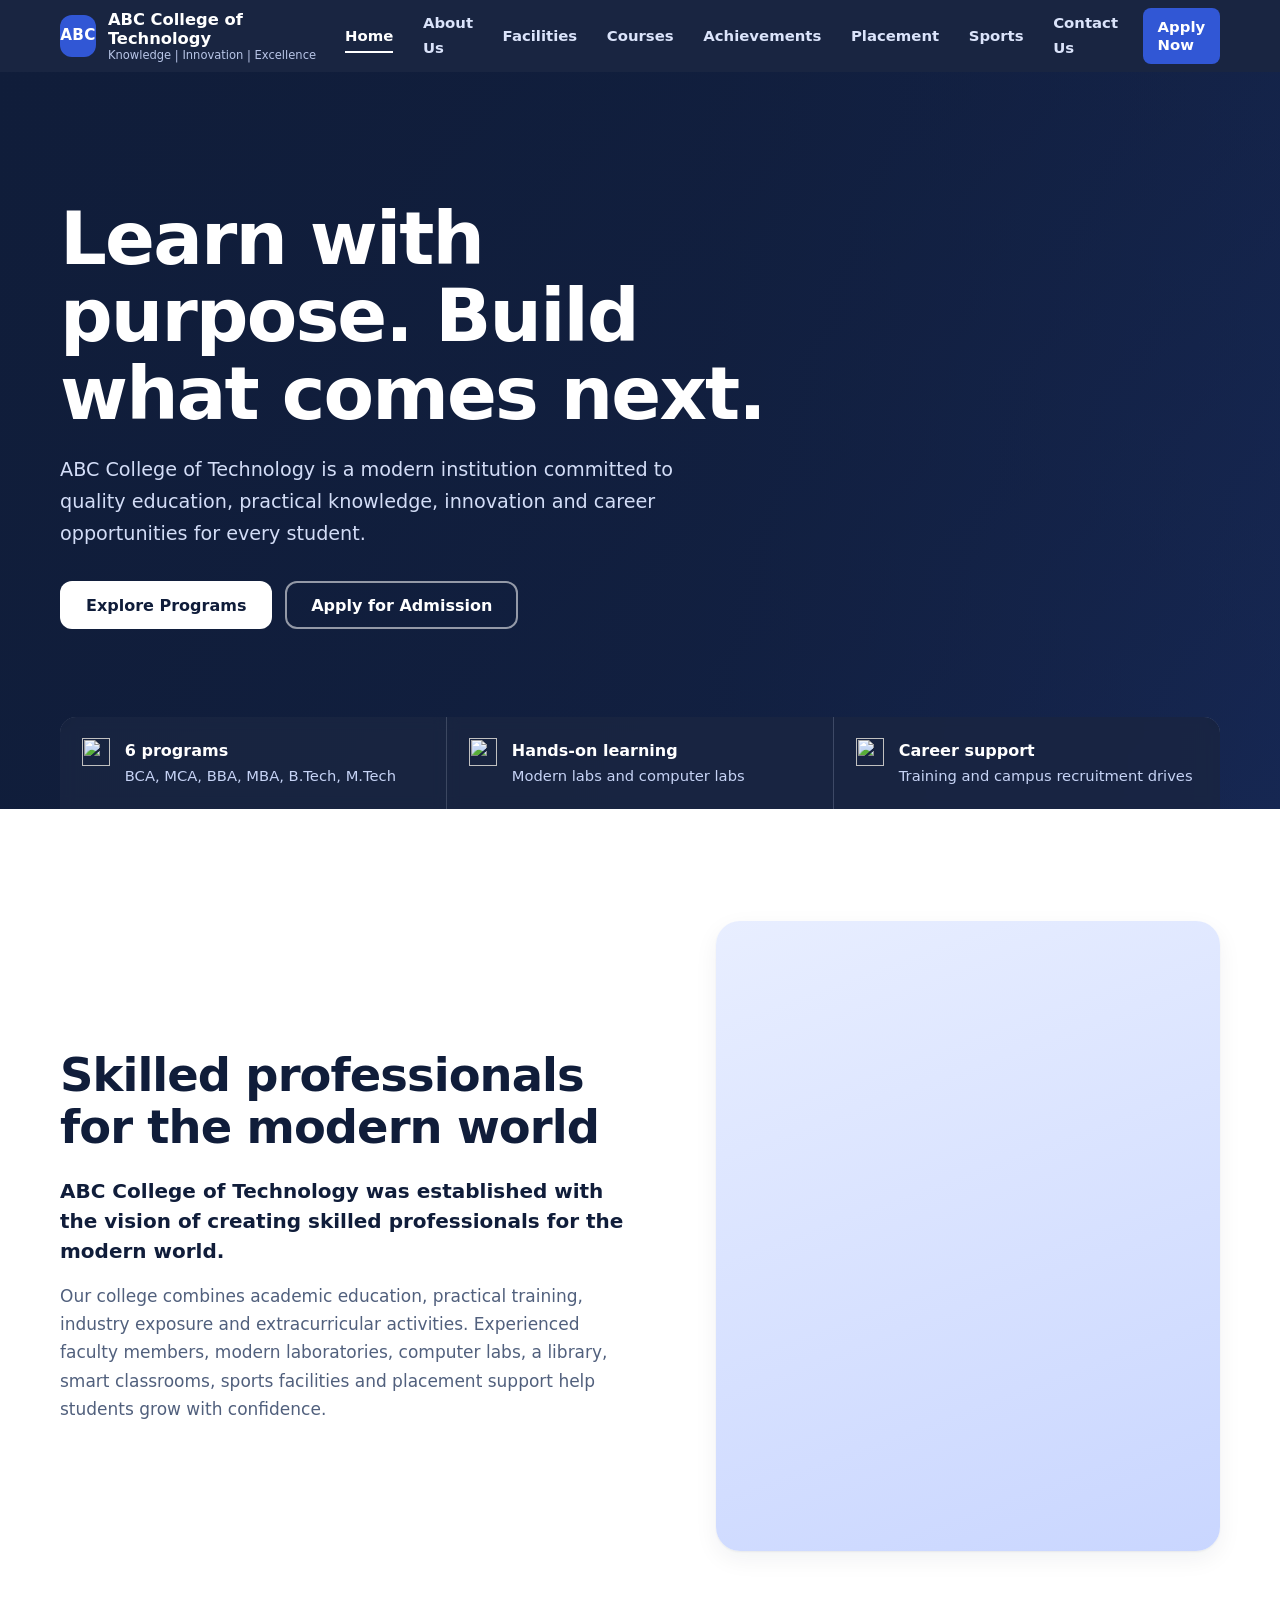
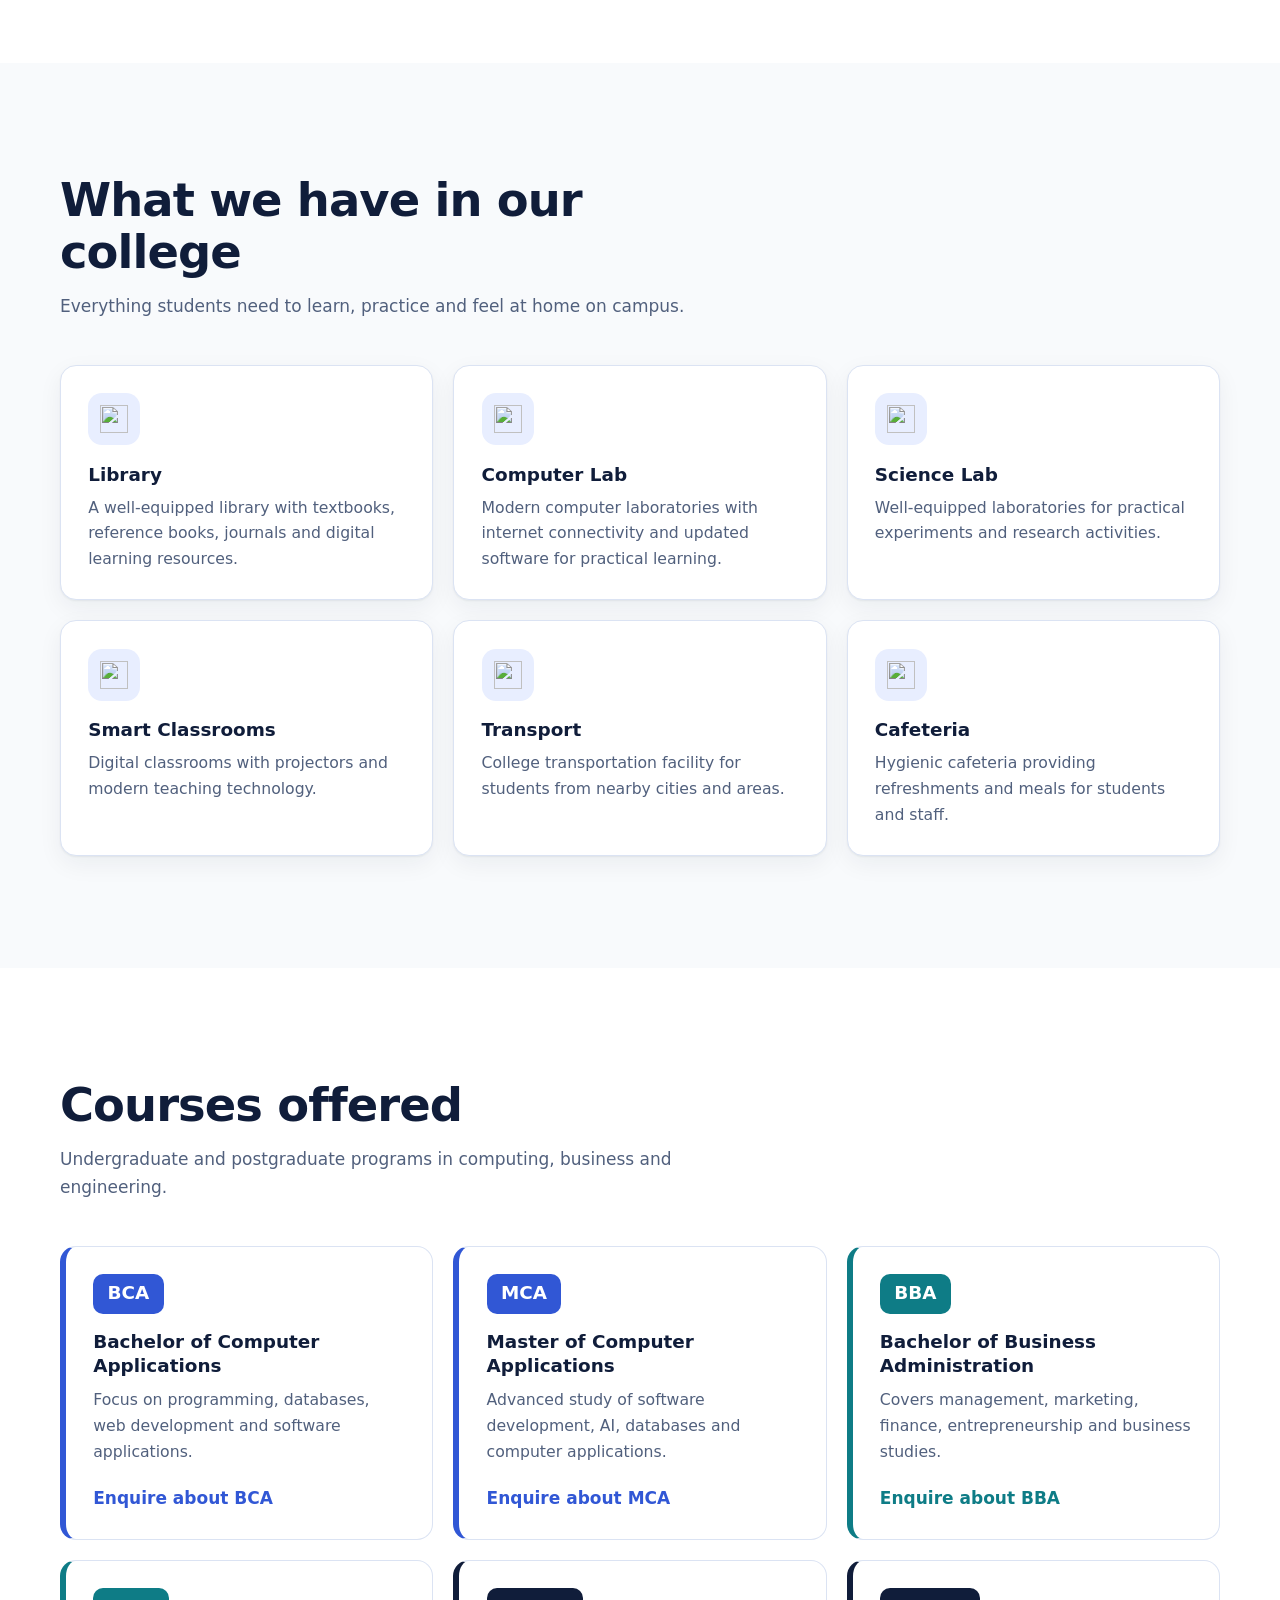
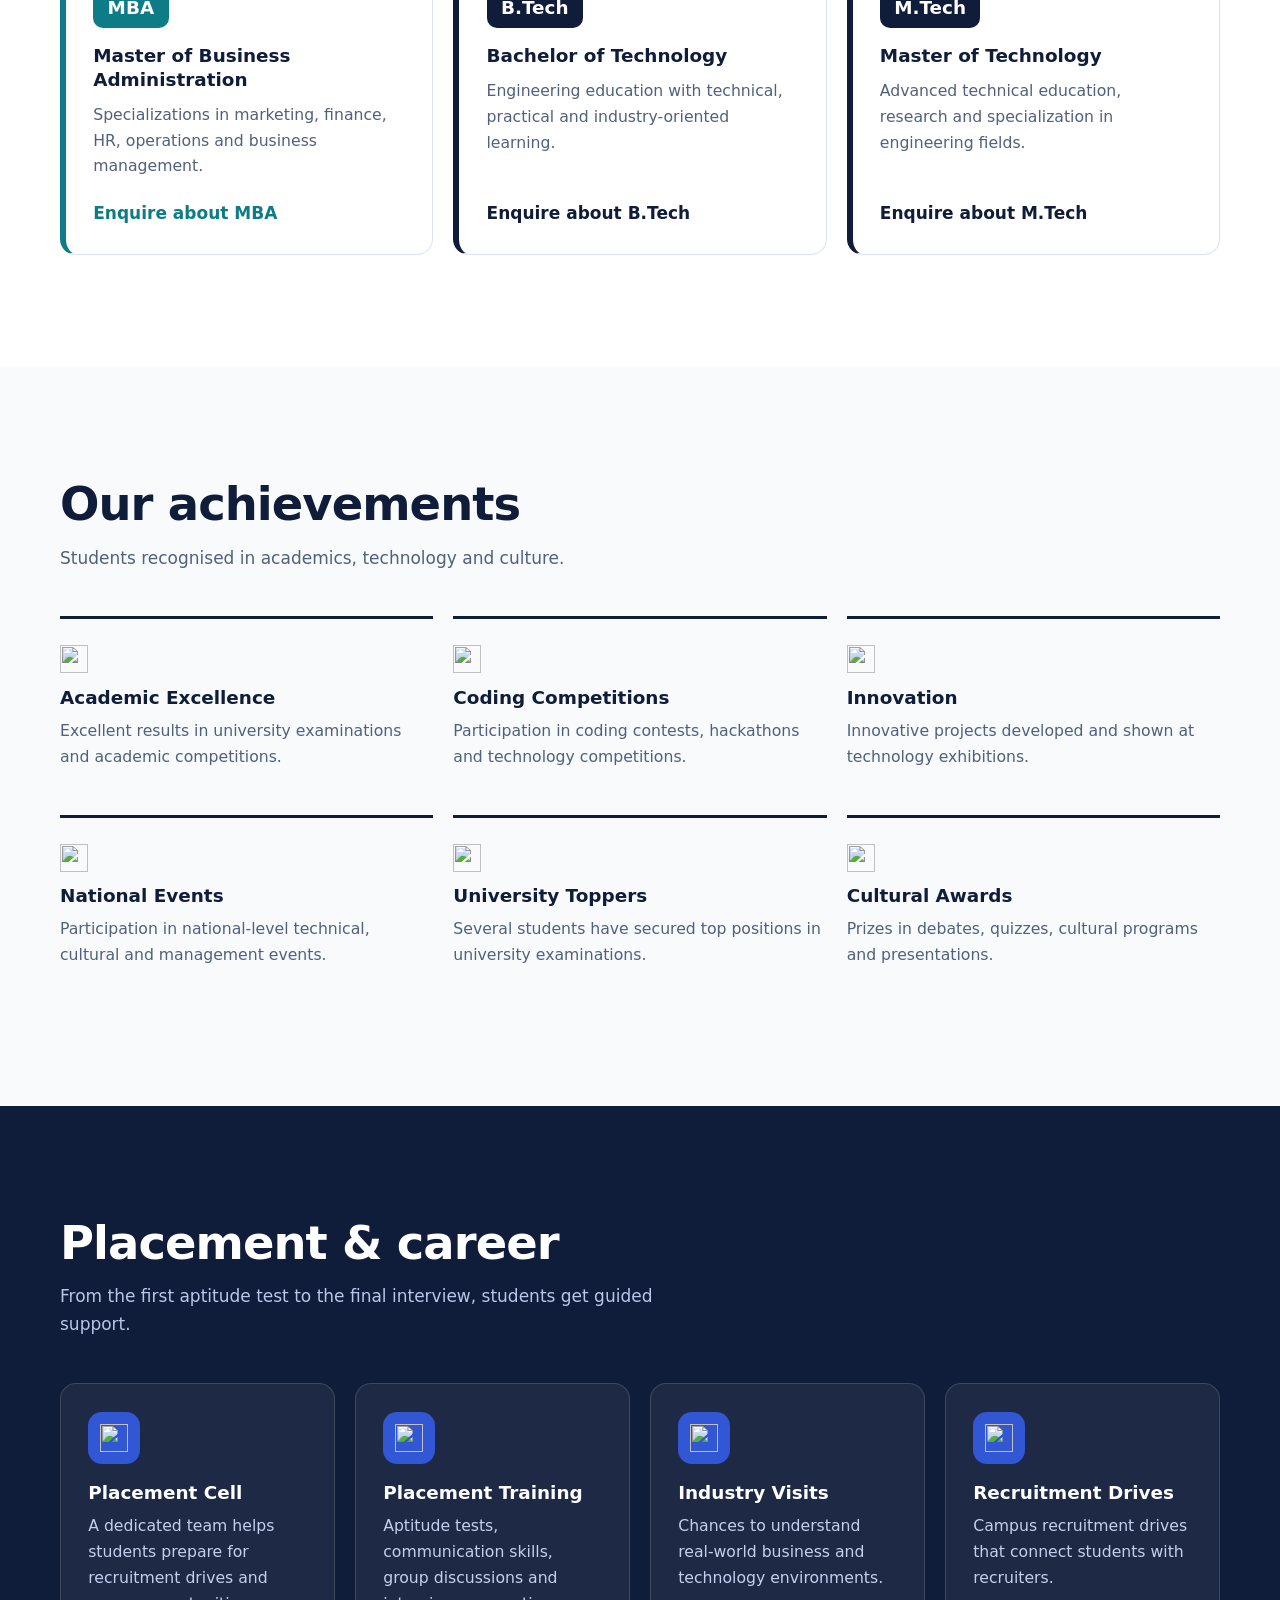
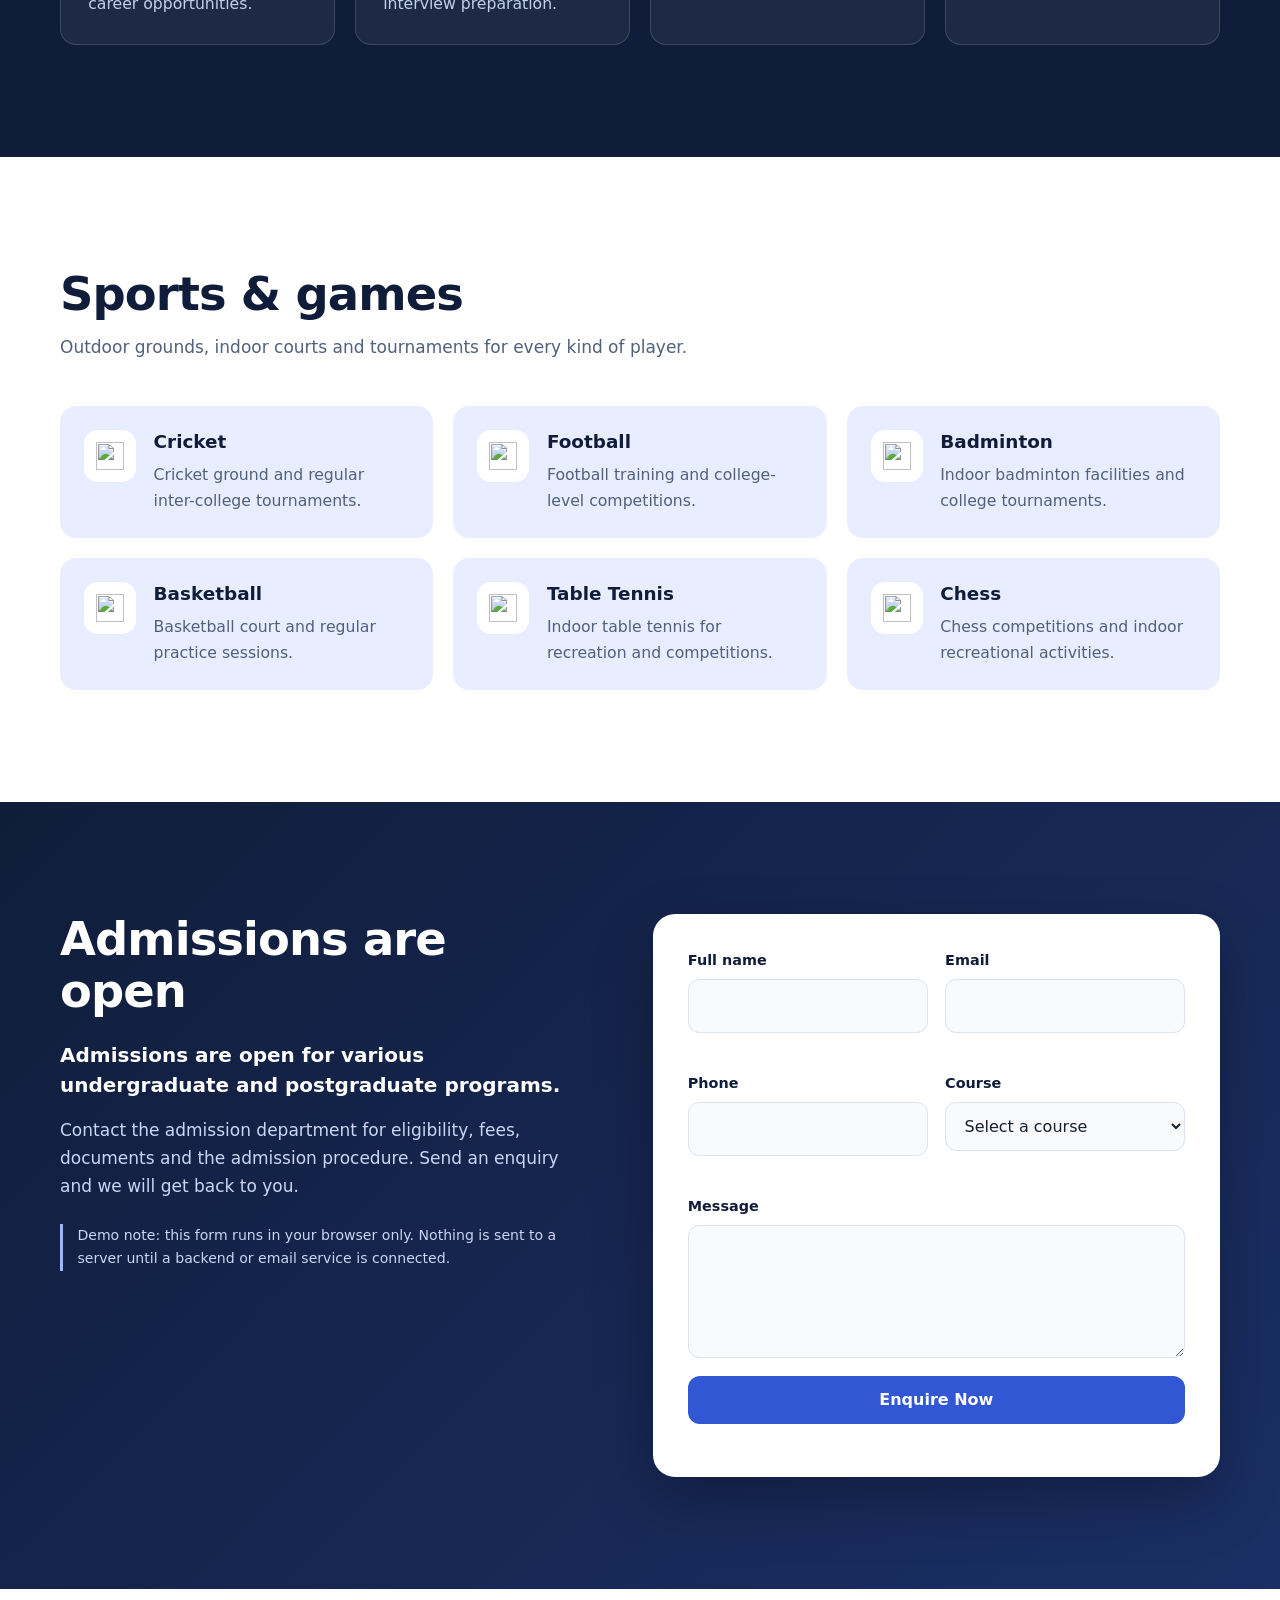
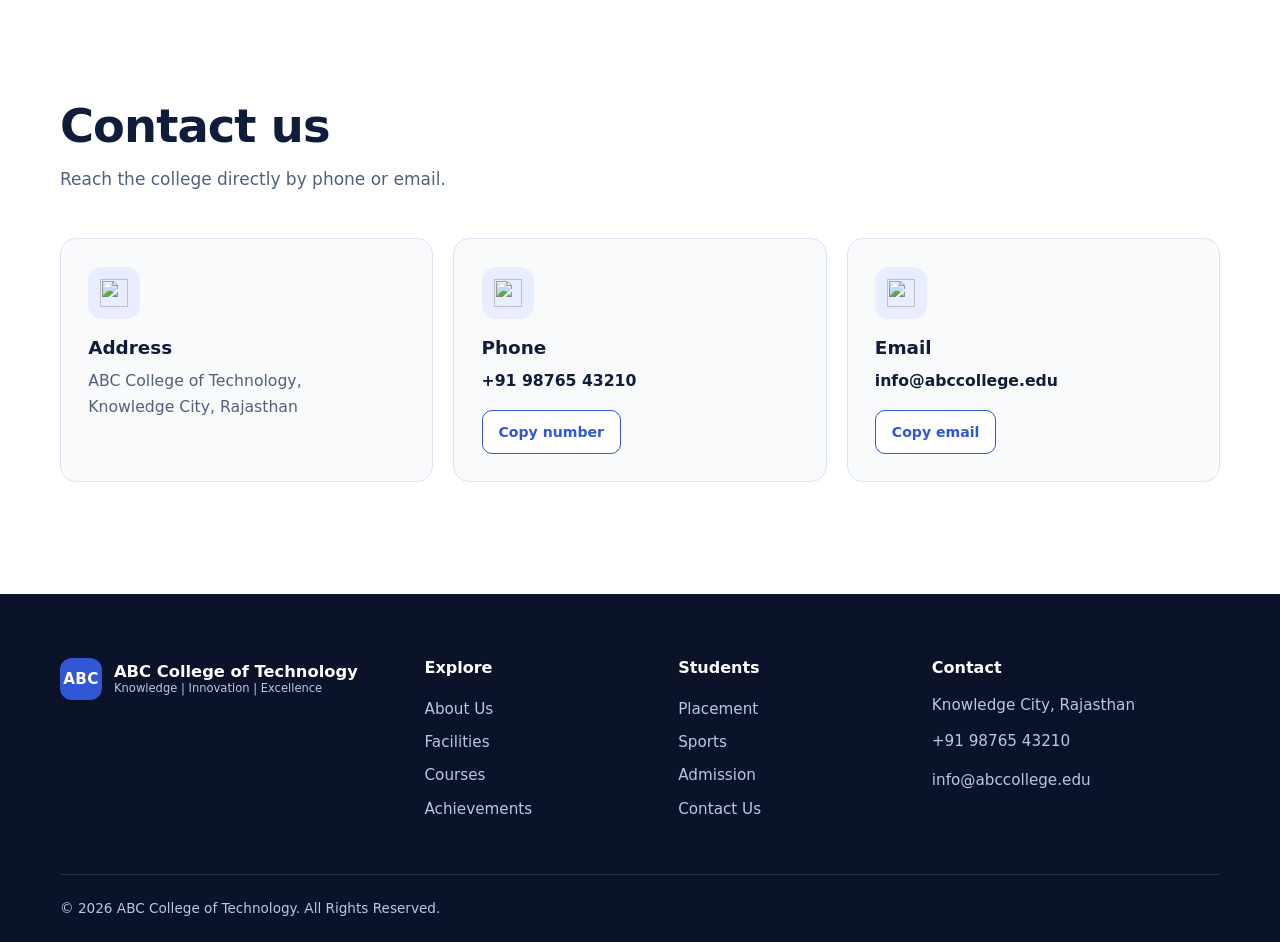
==== commit 44541baa: "c" ====
--- a/index.html
+++ b/index.html
@@ -42,9 +42,9 @@
   </div>
   <div class="wrap">
     <ul class="highlights">
-      <li><i data-icon="cap"></i><span><strong>6 programs</strong>BCA, MCA, BBA, MBA, B.Tech, M.Tech</span></li>
-      <li><i data-icon="flask"></i><span><strong>Hands-on learning</strong>Modern labs and computer labs</span></li>
-      <li><i data-icon="brief"></i><span><strong>Career support</strong>Training and campus recruitment drives</span></li>
+      <li><img class="hi" src="icons/cap-light.png" alt="" width="28" height="28"><span><strong>6 programs</strong>BCA, MCA, BBA, MBA, B.Tech, M.Tech</span></li>
+      <li><img class="hi" src="icons/flask-light.png" alt="" width="28" height="28"><span><strong>Hands-on learning</strong>Modern labs and computer labs</span></li>
+      <li><img class="hi" src="icons/brief-light.png" alt="" width="28" height="28"><span><strong>Career support</strong>Training and campus recruitment drives</span></li>
     </ul>
   </div>
 </section>
@@ -66,12 +66,12 @@
   <div class="wrap">
     <div class="head reveal"><h2>What we have in our college</h2><p>Everything students need to learn, practice and feel at home on campus.</p></div>
     <div class="grid g3" id="facility-grid">
-      <article class="card reveal"><i class="ico" data-icon="book"></i><h3>Library</h3><p>A well-equipped library with textbooks, reference books, journals and digital learning resources.</p></article>
-      <article class="card reveal"><i class="ico" data-icon="monitor"></i><h3>Computer Lab</h3><p>Modern computer laboratories with internet connectivity and updated software for practical learning.</p></article>
-      <article class="card reveal"><i class="ico" data-icon="flask"></i><h3>Science Lab</h3><p>Well-equipped laboratories for practical experiments and research activities.</p></article>
-      <article class="card reveal"><i class="ico" data-icon="proj"></i><h3>Smart Classrooms</h3><p>Digital classrooms with projectors and modern teaching technology.</p></article>
-      <article class="card reveal"><i class="ico" data-icon="bus"></i><h3>Transport</h3><p>College transportation facility for students from nearby cities and areas.</p></article>
-      <article class="card reveal"><i class="ico" data-icon="cup"></i><h3>Cafeteria</h3><p>Hygienic cafeteria providing refreshments and meals for students and staff.</p></article>
+      <article class="card reveal"><span class="ico"><img src="icons/book.png" alt="" width="28" height="28" loading="lazy"></span><h3>Library</h3><p>A well-equipped library with textbooks, reference books, journals and digital learning resources.</p></article>
+      <article class="card reveal"><span class="ico"><img src="icons/monitor.png" alt="" width="28" height="28" loading="lazy"></span><h3>Computer Lab</h3><p>Modern computer laboratories with internet connectivity and updated software for practical learning.</p></article>
+      <article class="card reveal"><span class="ico"><img src="icons/flask.png" alt="" width="28" height="28" loading="lazy"></span><h3>Science Lab</h3><p>Well-equipped laboratories for practical experiments and research activities.</p></article>
+      <article class="card reveal"><span class="ico"><img src="icons/proj.png" alt="" width="28" height="28" loading="lazy"></span><h3>Smart Classrooms</h3><p>Digital classrooms with projectors and modern teaching technology.</p></article>
+      <article class="card reveal"><span class="ico"><img src="icons/bus.png" alt="" width="28" height="28" loading="lazy"></span><h3>Transport</h3><p>College transportation facility for students from nearby cities and areas.</p></article>
+      <article class="card reveal"><span class="ico"><img src="icons/cup.png" alt="" width="28" height="28" loading="lazy"></span><h3>Cafeteria</h3><p>Hygienic cafeteria providing refreshments and meals for students and staff.</p></article>
     </div>
   </div>
 </section>
@@ -94,12 +94,12 @@
   <div class="wrap">
     <div class="head reveal"><h2>Our achievements</h2><p>Students recognised in academics, technology and culture.</p></div>
     <div class="grid g3 ach">
-      <article class="reveal"><i class="ico" data-icon="award"></i><h3>Academic Excellence</h3><p>Excellent results in university examinations and academic competitions.</p></article>
-      <article class="reveal"><i class="ico" data-icon="code"></i><h3>Coding Competitions</h3><p>Participation in coding contests, hackathons and technology competitions.</p></article>
-      <article class="reveal"><i class="ico" data-icon="bulb"></i><h3>Innovation</h3><p>Innovative projects developed and shown at technology exhibitions.</p></article>
-      <article class="reveal"><i class="ico" data-icon="flag"></i><h3>National Events</h3><p>Participation in national-level technical, cultural and management events.</p></article>
-      <article class="reveal"><i class="ico" data-icon="trophy"></i><h3>University Toppers</h3><p>Several students have secured top positions in university examinations.</p></article>
-      <article class="reveal"><i class="ico" data-icon="mic"></i><h3>Cultural Awards</h3><p>Prizes in debates, quizzes, cultural programs and presentations.</p></article>
+      <article class="reveal"><span class="ico"><img src="icons/award.png" alt="" width="28" height="28" loading="lazy"></span><h3>Academic Excellence</h3><p>Excellent results in university examinations and academic competitions.</p></article>
+      <article class="reveal"><span class="ico"><img src="icons/code.png" alt="" width="28" height="28" loading="lazy"></span><h3>Coding Competitions</h3><p>Participation in coding contests, hackathons and technology competitions.</p></article>
+      <article class="reveal"><span class="ico"><img src="icons/bulb.png" alt="" width="28" height="28" loading="lazy"></span><h3>Innovation</h3><p>Innovative projects developed and shown at technology exhibitions.</p></article>
+      <article class="reveal"><span class="ico"><img src="icons/flag.png" alt="" width="28" height="28" loading="lazy"></span><h3>National Events</h3><p>Participation in national-level technical, cultural and management events.</p></article>
+      <article class="reveal"><span class="ico"><img src="icons/trophy.png" alt="" width="28" height="28" loading="lazy"></span><h3>University Toppers</h3><p>Several students have secured top positions in university examinations.</p></article>
+      <article class="reveal"><span class="ico"><img src="icons/mic.png" alt="" width="28" height="28" loading="lazy"></span><h3>Cultural Awards</h3><p>Prizes in debates, quizzes, cultural programs and presentations.</p></article>
     </div>
   </div>
 </section>
@@ -108,10 +108,10 @@
   <div class="wrap">
     <div class="head reveal"><h2>Placement &amp; career</h2><p>From the first aptitude test to the final interview, students get guided support.</p></div>
     <ol class="steps">
-      <li class="reveal"><i class="ico" data-icon="users"></i><h3>Placement Cell</h3><p>A dedicated team helps students prepare for recruitment drives and career opportunities.</p></li>
-      <li class="reveal"><i class="ico" data-icon="chat"></i><h3>Placement Training</h3><p>Aptitude tests, communication skills, group discussions and interview preparation.</p></li>
-      <li class="reveal"><i class="ico" data-icon="factory"></i><h3>Industry Visits</h3><p>Chances to understand real-world business and technology environments.</p></li>
-      <li class="reveal"><i class="ico" data-icon="brief"></i><h3>Recruitment Drives</h3><p>Campus recruitment drives that connect students with recruiters.</p></li>
+      <li class="reveal"><span class="ico"><img src="icons/users-white.png" alt="" width="28" height="28" loading="lazy"></span><h3>Placement Cell</h3><p>A dedicated team helps students prepare for recruitment drives and career opportunities.</p></li>
+      <li class="reveal"><span class="ico"><img src="icons/chat-white.png" alt="" width="28" height="28" loading="lazy"></span><h3>Placement Training</h3><p>Aptitude tests, communication skills, group discussions and interview preparation.</p></li>
+      <li class="reveal"><span class="ico"><img src="icons/factory-white.png" alt="" width="28" height="28" loading="lazy"></span><h3>Industry Visits</h3><p>Chances to understand real-world business and technology environments.</p></li>
+      <li class="reveal"><span class="ico"><img src="icons/brief-white.png" alt="" width="28" height="28" loading="lazy"></span><h3>Recruitment Drives</h3><p>Campus recruitment drives that connect students with recruiters.</p></li>
     </ol>
   </div>
 </section>
@@ -120,12 +120,12 @@
   <div class="wrap">
     <div class="head reveal"><h2>Sports &amp; games</h2><p>Outdoor grounds, indoor courts and tournaments for every kind of player.</p></div>
     <div class="grid g3 sports">
-      <article class="reveal"><i class="ico" data-icon="ball"></i><div><h3>Cricket</h3><p>Cricket ground and regular inter-college tournaments.</p></div></article>
-      <article class="reveal"><i class="ico" data-icon="ball"></i><div><h3>Football</h3><p>Football training and college-level competitions.</p></div></article>
-      <article class="reveal"><i class="ico" data-icon="bird"></i><div><h3>Badminton</h3><p>Indoor badminton facilities and college tournaments.</p></div></article>
-      <article class="reveal"><i class="ico" data-icon="ball"></i><div><h3>Basketball</h3><p>Basketball court and regular practice sessions.</p></div></article>
-      <article class="reveal"><i class="ico" data-icon="ball"></i><div><h3>Table Tennis</h3><p>Indoor table tennis for recreation and competitions.</p></div></article>
-      <article class="reveal"><i class="ico" data-icon="chess"></i><div><h3>Chess</h3><p>Chess competitions and indoor recreational activities.</p></div></article>
+      <article class="reveal"><span class="ico"><img src="icons/ball.png" alt="" width="28" height="28" loading="lazy"></span><div><h3>Cricket</h3><p>Cricket ground and regular inter-college tournaments.</p></div></article>
+      <article class="reveal"><span class="ico"><img src="icons/ball.png" alt="" width="28" height="28" loading="lazy"></span><div><h3>Football</h3><p>Football training and college-level competitions.</p></div></article>
+      <article class="reveal"><span class="ico"><img src="icons/bird.png" alt="" width="28" height="28" loading="lazy"></span><div><h3>Badminton</h3><p>Indoor badminton facilities and college tournaments.</p></div></article>
+      <article class="reveal"><span class="ico"><img src="icons/ball.png" alt="" width="28" height="28" loading="lazy"></span><div><h3>Basketball</h3><p>Basketball court and regular practice sessions.</p></div></article>
+      <article class="reveal"><span class="ico"><img src="icons/ball.png" alt="" width="28" height="28" loading="lazy"></span><div><h3>Table Tennis</h3><p>Indoor table tennis for recreation and competitions.</p></div></article>
+      <article class="reveal"><span class="ico"><img src="icons/chess.png" alt="" width="28" height="28" loading="lazy"></span><div><h3>Chess</h3><p>Chess competitions and indoor recreational activities.</p></div></article>
     </div>
   </div>
 </section>
@@ -155,9 +155,9 @@
   <div class="wrap">
     <div class="head reveal"><h2>Contact us</h2><p>Reach the college directly by phone or email.</p></div>
     <div class="grid g3 contact">
-      <article class="reveal"><i class="ico" data-icon="pin"></i><h3>Address</h3><p>ABC College of Technology,<br>Knowledge City, Rajasthan</p></article>
-      <article class="reveal"><i class="ico" data-icon="phone"></i><h3>Phone</h3><p><a href="tel:+919876543210">+91 98765 43210</a></p><button class="copy" data-copy="+91 98765 43210">Copy number</button></article>
-      <article class="reveal"><i class="ico" data-icon="mail"></i><h3>Email</h3><p><a href="mailto:info@abccollege.edu">info@abccollege.edu</a></p><button class="copy" data-copy="info@abccollege.edu">Copy email</button></article>
+      <article class="reveal"><span class="ico"><img src="icons/pin.png" alt="" width="28" height="28" loading="lazy"></span><h3>Address</h3><p>ABC College of Technology,<br>Knowledge City, Rajasthan</p></article>
+      <article class="reveal"><span class="ico"><img src="icons/phone.png" alt="" width="28" height="28" loading="lazy"></span><h3>Phone</h3><p><a href="tel:+919876543210">+91 98765 43210</a></p><button class="copy" data-copy="+91 98765 43210">Copy number</button></article>
+      <article class="reveal"><span class="ico"><img src="icons/mail.png" alt="" width="28" height="28" loading="lazy"></span><h3>Email</h3><p><a href="mailto:info@abccollege.edu">info@abccollege.edu</a></p><button class="copy" data-copy="info@abccollege.edu">Copy email</button></article>
     </div>
   </div>
 </section>
--- a/style.css
+++ b/style.css
@@ -0,0 +1,181 @@
+/* ===== Tokens ===== */
+:root{
+  --navy:#101D3A; --royal:#3157D5; --off:#F8FAFC; --white:#fff; --tint:#E8EEFF; --text:#172033;
+  --muted:#51607d; --line:#dbe3f3; --r:16px; --shadow:0 1px 2px rgba(16,29,58,.06),0 8px 24px rgba(16,29,58,.06);
+  --font:'Manrope',system-ui,-apple-system,'Segoe UI',Roboto,Arial,sans-serif;
+}
+*{box-sizing:border-box;margin:0;padding:0}
+html{scroll-behavior:smooth;scroll-padding-top:84px}
+body{font-family:var(--font);color:var(--text);background:var(--white);line-height:1.65;font-size:1.0625rem;overflow-x:hidden}
+img{max-width:100%;display:block}
+a{color:var(--royal)}
+:focus-visible{outline:3px solid var(--royal);outline-offset:3px;border-radius:6px}
+.wrap{width:min(1160px,100% - 2.5rem);margin-inline:auto}
+.skip{position:absolute;left:-999px;top:8px;background:#fff;padding:.6rem 1rem;z-index:100;border-radius:8px}
+.skip:focus{left:8px}
+
+/* ===== Header ===== */
+.site-header{position:sticky;top:0;z-index:50;background:rgba(16,29,58,.96);backdrop-filter:blur(8px);color:#fff}
+.bar{display:flex;align-items:center;justify-content:space-between;height:72px;gap:1rem}
+.brand{display:flex;align-items:center;gap:.75rem;text-decoration:none;color:#fff}
+.logo{display:grid;place-items:center;width:42px;height:42px;border-radius:12px;background:var(--royal);font-weight:800;font-size:.95rem;letter-spacing:.02em}
+.brand-text{display:flex;flex-direction:column;line-height:1.2}
+.brand-text strong{font-size:1.02rem;font-weight:700}
+.brand-text small{font-size:.72rem;color:#b9c6e8}
+.menu{display:flex;align-items:center;gap:.25rem}
+.menu a{color:#dbe4fb;text-decoration:none;font-size:.93rem;font-weight:600;padding:.5rem .8rem;border-radius:8px;position:relative;transition:color .2s}
+.menu a:not(.btn)::after{content:"";position:absolute;left:.8rem;right:.8rem;bottom:.2rem;height:2px;background:#fff;transform:scaleX(0);transform-origin:left;transition:transform .25s}
+.menu a:not(.btn):hover,.menu a.active{color:#fff}
+.menu a:not(.btn):hover::after,.menu a.active::after{transform:scaleX(1)}
+.menu .btn{margin-left:.5rem}
+.burger{display:none;width:46px;height:46px;background:transparent;border:1px solid rgba(255,255,255,.25);border-radius:12px;cursor:pointer;flex-direction:column;justify-content:center;align-items:center;gap:5px}
+.burger span{width:20px;height:2px;background:#fff;transition:transform .25s,opacity .2s}
+.burger[aria-expanded=true] span:nth-child(1){transform:translateY(7px) rotate(45deg)}
+.burger[aria-expanded=true] span:nth-child(2){opacity:0}
+.burger[aria-expanded=true] span:nth-child(3){transform:translateY(-7px) rotate(-45deg)}
+
+/* ===== Buttons ===== */
+.btn{display:inline-flex;align-items:center;justify-content:center;min-height:48px;padding:.75rem 1.5rem;border-radius:12px;font:700 1rem var(--font);text-decoration:none;border:2px solid transparent;cursor:pointer;transition:transform .2s,background .2s,color .2s,box-shadow .2s}
+.btn:hover{transform:translateY(-2px)}
+.btn-sm{min-height:40px;padding:.45rem 1.05rem;background:var(--royal);color:#fff!important;font-size:.92rem}
+.btn-sm:hover{background:#4268e6}
+.btn-light{background:#fff;color:var(--navy)}
+.btn-light:hover{box-shadow:0 10px 30px rgba(0,0,0,.3)}
+.btn-ghost{border-color:rgba(255,255,255,.55);color:#fff}
+.btn-ghost:hover{background:rgba(255,255,255,.12)}
+.btn-primary{background:var(--royal);color:#fff}
+.btn-primary:hover{background:#2748b8;box-shadow:0 10px 24px rgba(49,87,213,.35)}
+
+/* ===== Hero ===== */
+.hero{position:relative;background:linear-gradient(135deg,var(--navy),#1b2f66);color:#fff;padding-top:clamp(4rem,10vw,8rem);isolation:isolate}
+.hero-img{position:absolute;inset:0;width:100%;height:100%;object-fit:cover;z-index:-2}
+.hero::before{content:"";position:absolute;inset:0;z-index:-1;background:linear-gradient(90deg,rgba(16,29,58,.94) 0%,rgba(16,29,58,.78) 55%,rgba(16,29,58,.45) 100%)}
+.hero-in{max-width:1160px}
+.hero h1{font-size:clamp(2.4rem,6.4vw,4.6rem);line-height:1.05;font-weight:800;letter-spacing:-.025em;max-width:15ch}
+.hero-in p{max-width:56ch;margin-top:1.4rem;font-size:clamp(1.05rem,2vw,1.2rem);color:#d3ddf7}
+.actions{display:flex;flex-wrap:wrap;gap:.8rem;margin-top:2rem}
+.highlights{list-style:none;display:grid;grid-template-columns:repeat(3,1fr);gap:1px;margin-top:clamp(3rem,7vw,5.5rem);background:rgba(255,255,255,.18);border-radius:var(--r) var(--r) 0 0;overflow:hidden}
+.highlights li{display:flex;gap:.9rem;align-items:flex-start;padding:1.3rem 1.4rem;background:rgba(16,29,58,.82);backdrop-filter:blur(6px);font-size:.92rem;color:#c6d3f5}
+.highlights strong{display:block;color:#fff;font-size:1rem}
+.highlights svg{width:26px;height:26px;flex:none;color:#9fb6ff;margin-top:2px}
+
+/* ===== Sections ===== */
+.sec{padding:clamp(4rem,9vw,7rem) 0}
+.tint{background:var(--off)}
+h2{font-size:clamp(1.9rem,4vw,2.9rem);line-height:1.12;font-weight:800;letter-spacing:-.02em;color:var(--navy)}
+h3{font-size:1.15rem;line-height:1.3;color:var(--navy)}
+.head{max-width:640px;margin-bottom:2.8rem}
+.head p{margin-top:.8rem;color:var(--muted)}
+.grid{display:grid;gap:1.25rem}
+.g3{grid-template-columns:repeat(3,1fr)}
+.ico{display:grid;place-items:center;width:52px;height:52px;border-radius:14px;background:var(--tint);color:var(--royal);margin-bottom:1.1rem}
+.ico svg{width:26px;height:26px}
+
+/* About */
+.about{display:grid;grid-template-columns:1.15fr 1fr;gap:clamp(2rem,6vw,5rem);align-items:center}
+.lead{font-size:1.25rem;font-weight:600;color:var(--navy);margin:1.4rem 0 1rem;line-height:1.5}
+.about-text p:last-child{color:var(--muted)}
+.about-img{aspect-ratio:4/5;border-radius:24px;overflow:hidden;background:linear-gradient(160deg,var(--tint),#c9d6ff);box-shadow:var(--shadow);position:relative}
+.about-img img{width:100%;height:100%;object-fit:cover}
+
+/* Cards */
+.card{background:#fff;border:1px solid var(--line);border-radius:var(--r);padding:1.7rem;box-shadow:var(--shadow);transition:transform .25s,box-shadow .25s,border-color .25s}
+.card:hover{transform:translateY(-4px);border-color:#b8c8f5;box-shadow:0 14px 34px rgba(49,87,213,.14)}
+.card p,.ach p,.steps p,.sports p,.contact p{color:var(--muted);font-size:.98rem;margin-top:.5rem}
+
+/* Courses */
+.course{--c:var(--royal);background:#fff;border:1px solid var(--line);border-left:6px solid var(--c);border-radius:var(--r);padding:1.7rem;display:flex;flex-direction:column;transition:transform .25s,box-shadow .25s}
+.course:hover{transform:translateY(-4px);box-shadow:var(--shadow)}
+.course[data-c=biz]{--c:#0e7c86}
+.course[data-c=eng]{--c:#101D3A}
+.tag{align-self:flex-start;background:var(--c);color:#fff;font-weight:800;font-size:1.15rem;padding:.3rem .9rem;border-radius:10px;margin-bottom:1rem}
+.course p{color:var(--muted);margin:.6rem 0 1.2rem;font-size:.98rem;flex:1}
+.course a{font-weight:700;text-decoration:none;color:var(--c)}
+.course a:hover{text-decoration:underline}
+
+/* Achievements */
+.ach article{padding:1.6rem 0 1.6rem;border-top:3px solid var(--navy)}
+.ach .ico{background:transparent;padding:0;width:auto;height:auto;justify-content:start;margin-bottom:.8rem}
+
+/* Placement */
+.dark{background:var(--navy);color:#fff}
+.dark h2,.dark h3{color:#fff}
+.dark .head p{color:#b9c6e8}
+.steps{list-style:none;display:grid;grid-template-columns:repeat(4,1fr);gap:1.25rem;position:relative}
+.steps li{background:rgba(255,255,255,.06);border:1px solid rgba(255,255,255,.14);border-radius:var(--r);padding:1.7rem;transition:background .25s}
+.steps li:hover{background:rgba(255,255,255,.11)}
+.steps .ico{background:var(--royal);color:#fff}
+.steps p{color:#c3cfef}
+
+/* Sports */
+.sports article{display:flex;gap:1.1rem;align-items:flex-start;padding:1.5rem;border-radius:var(--r);background:var(--tint)}
+.sports .ico{background:#fff;margin:0;flex:none}
+
+/* Admission */
+.adm{background:linear-gradient(135deg,var(--navy),#1b2f66);color:#fff}
+.adm h2{color:#fff}
+.adm-grid{display:grid;grid-template-columns:1fr 1.1fr;gap:clamp(2rem,6vw,5rem);align-items:start}
+.adm .lead{color:#fff}
+.adm p{color:#cbd6f4}
+.note{margin-top:1.5rem;font-size:.88rem;border-left:3px solid #9fb6ff;padding-left:.9rem}
+.form{background:#fff;color:var(--text);border-radius:22px;padding:clamp(1.4rem,3vw,2.2rem);display:grid;grid-template-columns:1fr 1fr;gap:1.1rem;box-shadow:0 24px 60px rgba(0,0,0,.28)}
+.full{grid-column:1/-1}
+.field{display:flex;flex-direction:column;gap:.4rem}
+label{font-weight:700;font-size:.9rem;color:var(--navy)}
+input,select,textarea{font:inherit;font-size:1rem;padding:.8rem .9rem;border:1.5px solid var(--line);border-radius:11px;background:var(--off);color:var(--text);min-height:48px;transition:border-color .2s,box-shadow .2s;width:100%}
+input:focus,select:focus,textarea:focus{outline:none;border-color:var(--royal);box-shadow:0 0 0 4px rgba(49,87,213,.18);background:#fff}
+.field.invalid input,.field.invalid select{border-color:#c62828}
+.err{color:#b3261e;font-size:.85rem;min-height:1.1em}
+.status{border-radius:12px;padding:0;font-size:.95rem}
+.status.ok,.status.bad{padding:1rem 1.1rem}
+.status.ok{background:#e6f6ec;color:#14532d}
+.status.bad{background:#fdecea;color:#7f1d1d}
+.status a{font-weight:700}
+
+/* Contact */
+.contact article{background:var(--off);border:1px solid var(--line);border-radius:var(--r);padding:1.7rem}
+.contact a{color:var(--navy);font-weight:700;text-decoration:none}
+.contact a:hover{color:var(--royal);text-decoration:underline}
+.copy{margin-top:1rem;font:700 .88rem var(--font);color:var(--royal);background:#fff;border:1.5px solid var(--royal);border-radius:10px;padding:.55rem 1rem;min-height:44px;cursor:pointer;transition:background .2s,color .2s}
+.copy:hover{background:var(--royal);color:#fff}
+
+/* Footer */
+.foot{background:#0a1329;color:#b9c6e8;padding-top:4rem;font-size:.95rem}
+.foot-grid{display:grid;grid-template-columns:1.5fr 1fr 1fr 1.3fr;gap:2rem}
+.foot h3{color:#fff;font-size:1rem;margin-bottom:.9rem}
+.foot nav a,.foot p a{display:block;color:#b9c6e8;text-decoration:none;padding:.25rem 0}
+.foot a:hover{color:#fff}
+.foot p{margin-bottom:.4rem}
+.legal{margin-top:3rem;padding:1.4rem 0;border-top:1px solid rgba(255,255,255,.12);font-size:.85rem}
+
+/* Reveal: one soft fade, only when JS is on */
+.js .reveal{opacity:0;transform:translateY(14px);transition:opacity .6s ease,transform .6s ease}
+.js .reveal.in{opacity:1;transform:none}
+
+/* ===== Responsive ===== */
+@media(max-width:980px){
+  .g3{grid-template-columns:repeat(2,1fr)}
+  .steps{grid-template-columns:repeat(2,1fr)}
+  .about,.adm-grid{grid-template-columns:1fr}
+  .about-img{aspect-ratio:16/10}
+  .foot-grid{grid-template-columns:1fr 1fr}
+  .burger{display:flex}
+  .menu{position:fixed;inset:72px 0 auto 0;background:var(--navy);flex-direction:column;align-items:stretch;padding:1rem 1.25rem 1.5rem;gap:.2rem;max-height:calc(100dvh - 72px);overflow:auto;transform:translateY(-8px);opacity:0;visibility:hidden;transition:opacity .2s,transform .2s,visibility .2s;border-top:1px solid rgba(255,255,255,.1)}
+  .menu.open{opacity:1;transform:none;visibility:visible}
+  .menu a{padding:.85rem .6rem;font-size:1.02rem}
+  .menu a:not(.btn)::after{display:none}
+  .menu .btn{margin:.6rem 0 0}
+}
+@media(max-width:640px){
+  body{font-size:1rem}
+  .g3,.steps,.highlights,.foot-grid,.form{grid-template-columns:1fr}
+  .highlights{border-radius:var(--r) var(--r) 0 0}
+  .brand-text small{display:none}
+  .actions .btn{flex:1 1 100%}
+  .hero h1{max-width:none}
+}
+@media(prefers-reduced-motion:reduce){
+  html{scroll-behavior:auto}
+  *,*::before,*::after{transition:none!important;animation:none!important}
+  .js .reveal{opacity:1;transform:none}
+}
